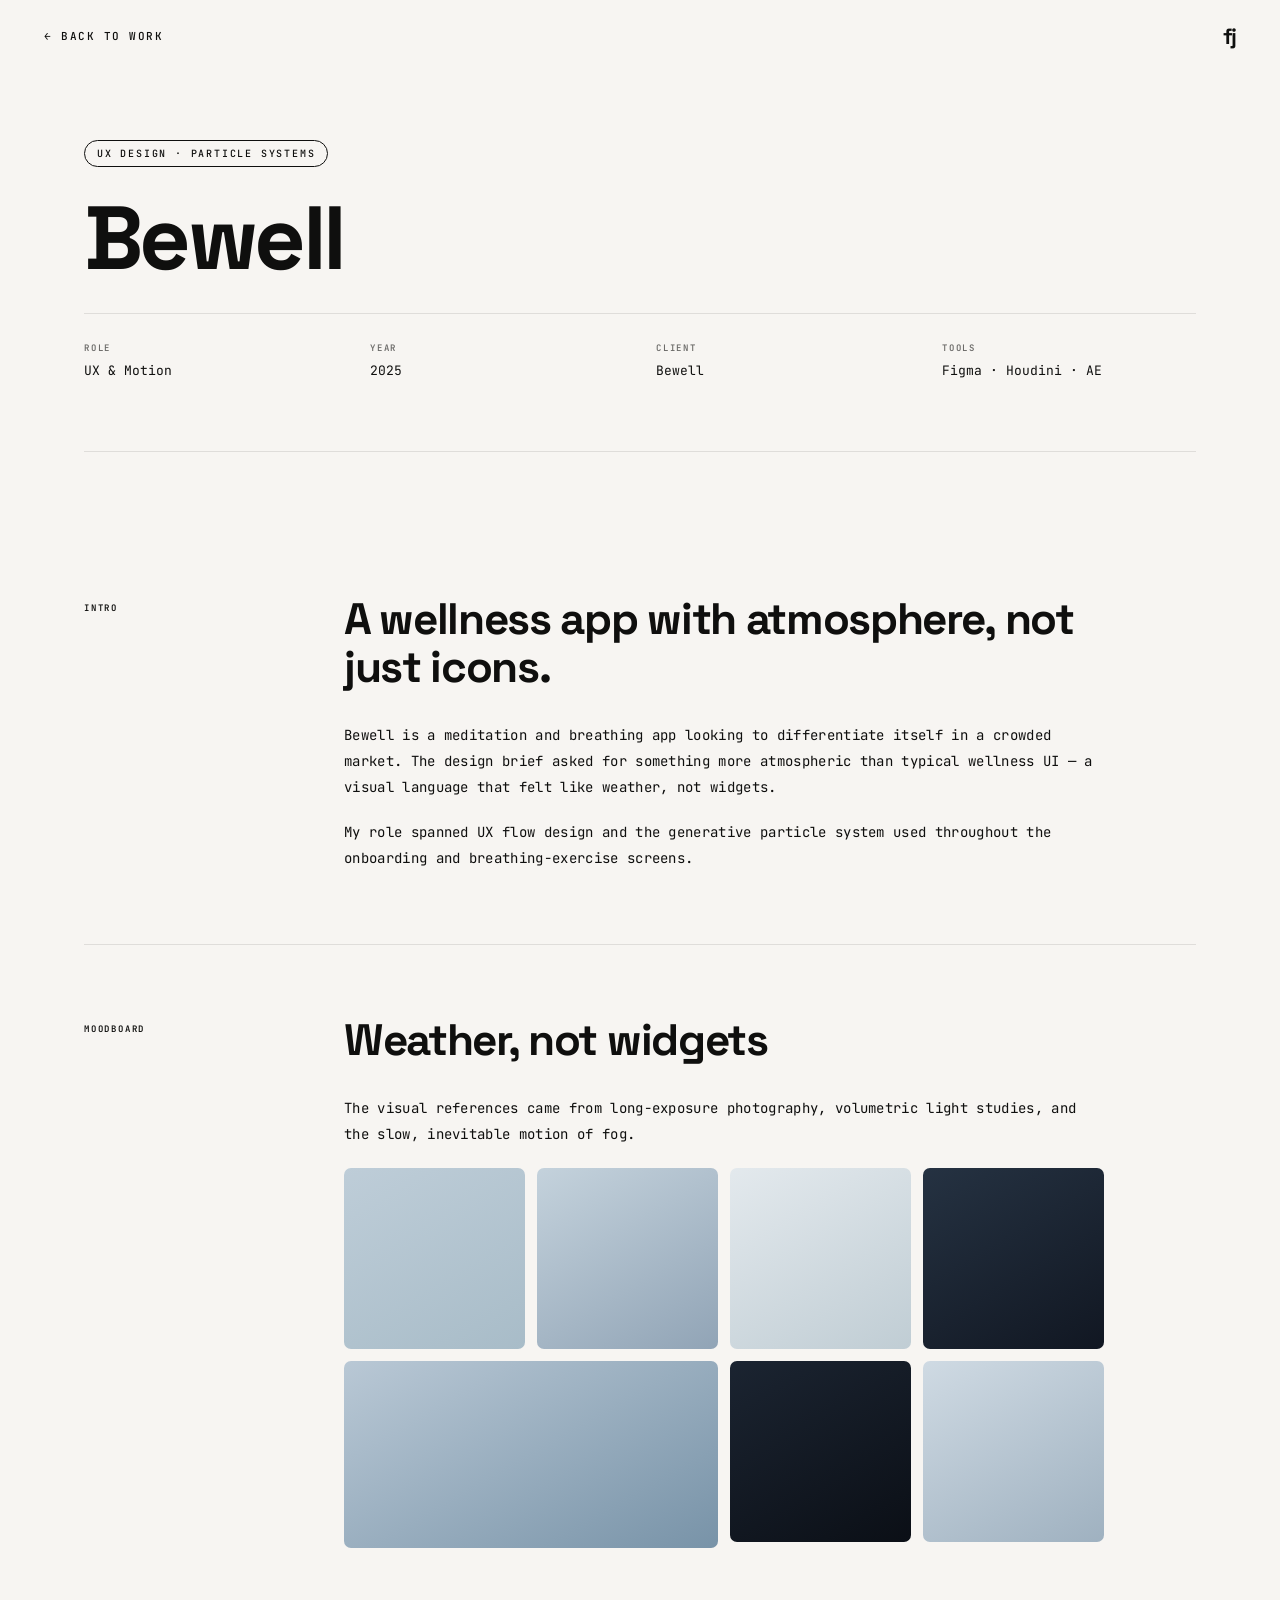
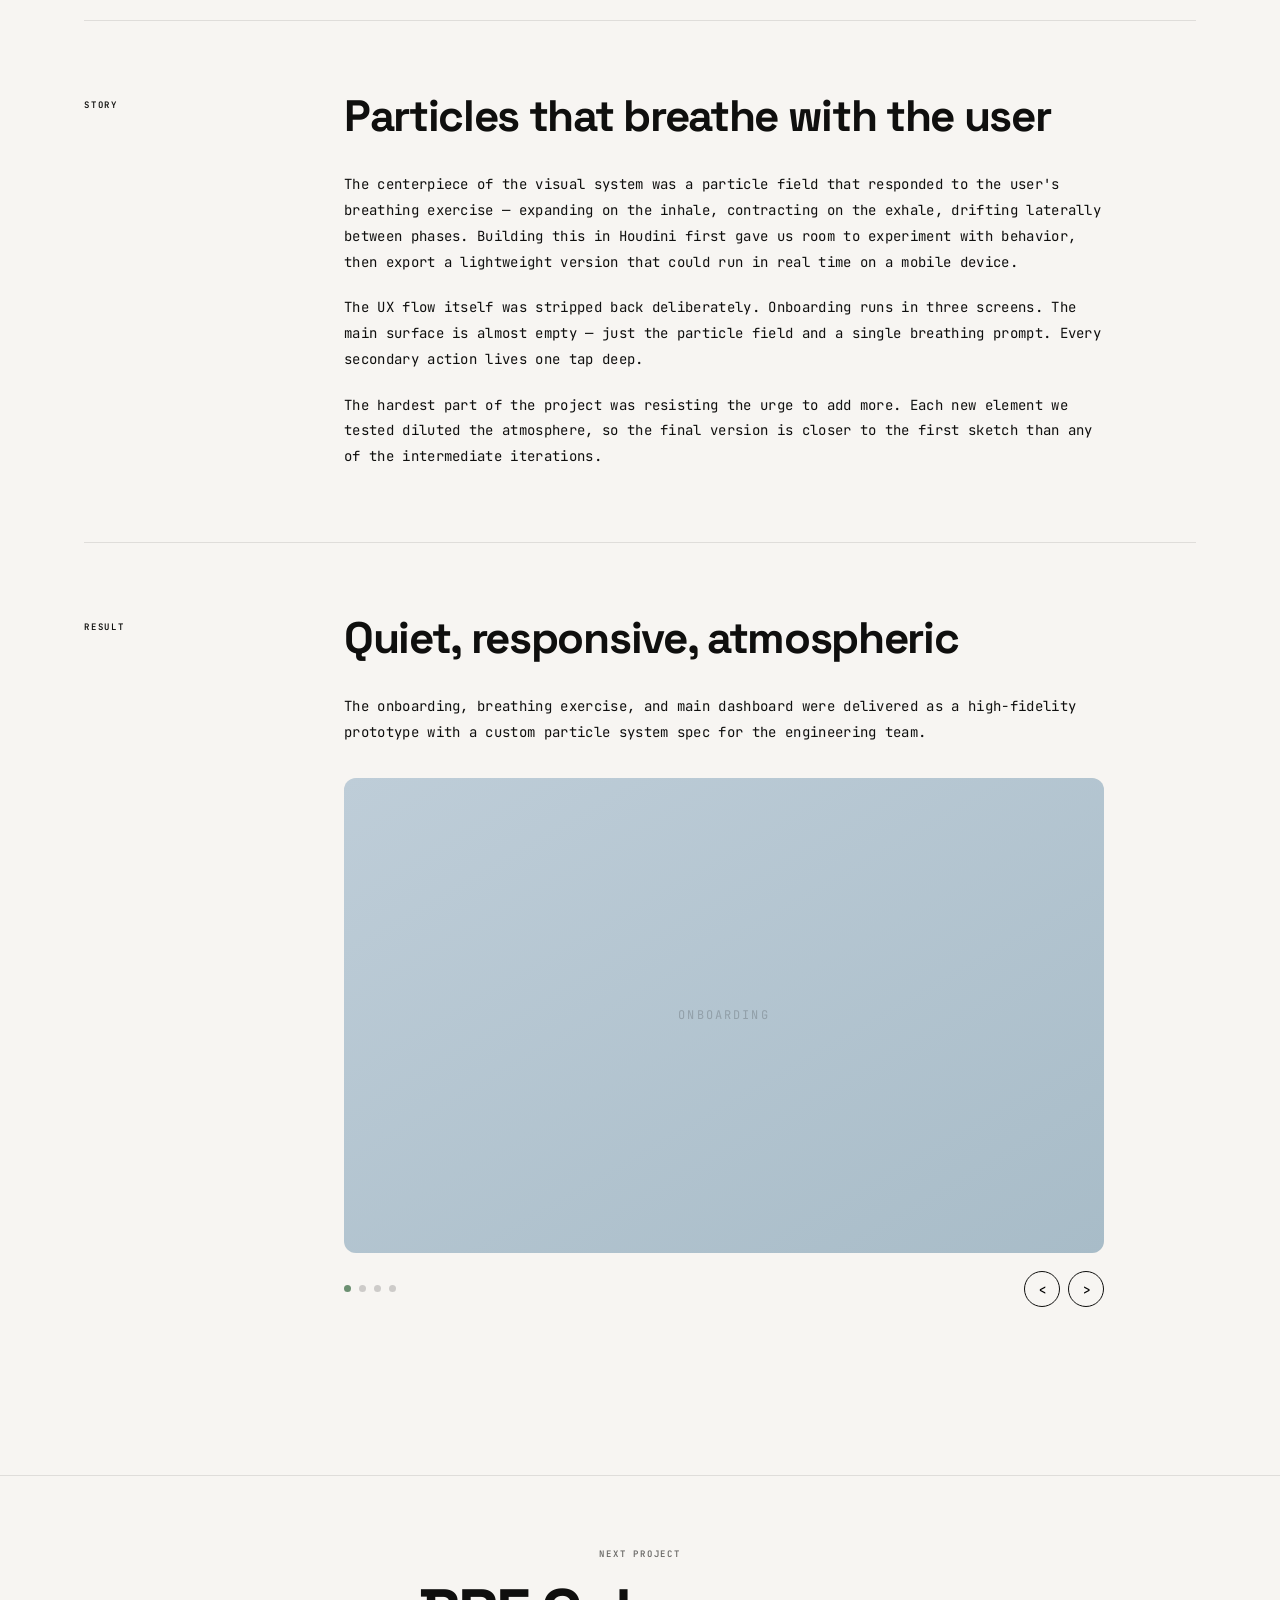
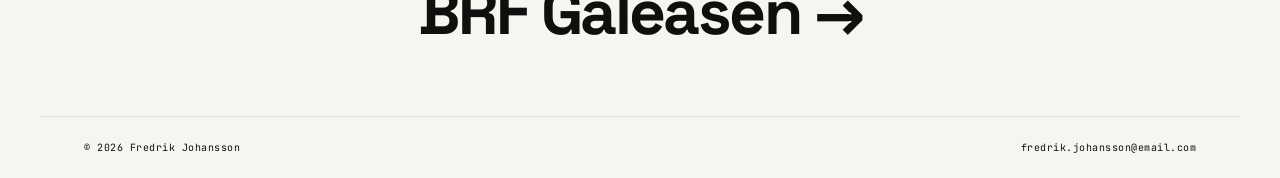
==== portfolio/projects/bewell/index.html @ 3780ff01 "Refactor code structure for improved readability and maintainability" ====
<!DOCTYPE html>
<html lang="en">
<head>
  <meta charset="UTF-8">
  <meta name="viewport" content="width=device-width, initial-scale=1.0">
  <title>Bewell — Fredrik Johansson</title>
  <meta name="description" content="UX design and particle systems case study for Bewell.">
  <meta property="og:title" content="Bewell — Fredrik Johansson">
  <meta property="og:description" content="UX design and particle systems case study for Bewell.">
  <meta property="og:type" content="website">
  <meta property="og:image" content="../../img/fredriksocial.png">
  <link rel="icon" type="image/svg+xml" href="../../favicon.svg">
  <link rel="preconnect" href="https://fonts.googleapis.com">
  <link rel="preconnect" href="https://fonts.gstatic.com" crossorigin>
  <link href="https://fonts.googleapis.com/css2?family=Space+Grotesk:wght@300;400;500;600;700&family=JetBrains+Mono:wght@400;500;600;700&display=swap" rel="stylesheet">
  <link rel="stylesheet" href="../../case.css">
  <style>body.dark{--bg:#141413;--text:#E8E6E1;--border:rgba(232,230,225,0.12);--accent:#8FB896}body{background:var(--bg,#F7F5F2);color:var(--text,#0F0F0E)}</style>
</head>
<body>

  <div class="case-progress" id="caseProgress" aria-hidden="true"></div>
  <div class="page-transition" id="pageTransition" aria-hidden="true" style="position:fixed;inset:0;background:var(--text);z-index:10000;pointer-events:none;opacity:0;transition:opacity .4s cubic-bezier(.25,.46,.45,.94)"></div>

  <div class="case-bar" id="caseBar">
    <a class="case-back" href="../../index.html">Back to work</a>
    <span class="case-wm">fj</span>
  </div>

  <div class="case-wrap">

    <header class="case-header">
      <span class="case-category">UX Design · Particle Systems</span>
      <h1 class="case-title">Bewell</h1>
      <div class="case-meta">
        <div class="case-meta-item"><span class="case-meta-label">Role</span><span class="case-meta-value">UX &amp; Motion</span></div>
        <div class="case-meta-item"><span class="case-meta-label">Year</span><span class="case-meta-value">2025</span></div>
        <div class="case-meta-item"><span class="case-meta-label">Client</span><span class="case-meta-value">Bewell</span></div>
        <div class="case-meta-item"><span class="case-meta-label">Tools</span><span class="case-meta-value">Figma · Houdini · AE</span></div>
      </div>
    </header>

    <section class="case-section">
      <div class="case-section-grid">
        <div class="case-section-label">Intro</div>
        <div class="case-section-body">
          <h2 class="case-section-heading">A wellness app with atmosphere, not just icons.</h2>
          <p>Bewell is a meditation and breathing app looking to differentiate itself in a crowded market. The design brief asked for something more atmospheric than typical wellness UI — a visual language that felt like weather, not widgets.</p>
          <p>My role spanned UX flow design and the generative particle system used throughout the onboarding and breathing-exercise screens.</p>
        </div>
      </div>
    </section>

    <section class="case-section">
      <div class="case-section-grid">
        <div class="case-section-label">Moodboard</div>
        <div class="case-section-body">
          <h2 class="case-section-heading">Weather, not widgets</h2>
          <p>The visual references came from long-exposure photography, volumetric light studies, and the slow, inevitable motion of fog.</p>
          <div class="moodboard">
            <div class="moodboard-item" style="background:linear-gradient(150deg,#becdd8,#a8bcc8)"></div>
            <div class="moodboard-item" style="background:linear-gradient(150deg,#c4d2dc,#91a4b6)"></div>
            <div class="moodboard-item" style="background:linear-gradient(150deg,#e3e9ed,#c0cdd4)"></div>
            <div class="moodboard-item" style="background:linear-gradient(150deg,#253242,#111722)"></div>
            <div class="moodboard-item wide" style="background:linear-gradient(150deg,#b9c8d5,#7893a8)"></div>
            <div class="moodboard-item" style="background:linear-gradient(150deg,#1b2431,#0b0f16)"></div>
            <div class="moodboard-item" style="background:linear-gradient(150deg,#cfdae3,#9fb1c0)"></div>
          </div>
        </div>
      </div>
    </section>

    <section class="case-section">
      <div class="case-section-grid">
        <div class="case-section-label">Story</div>
        <div class="case-section-body">
          <h2 class="case-section-heading">Particles that breathe with the user</h2>
          <p>The centerpiece of the visual system was a particle field that responded to the user's breathing exercise — expanding on the inhale, contracting on the exhale, drifting laterally between phases. Building this in Houdini first gave us room to experiment with behavior, then export a lightweight version that could run in real time on a mobile device.</p>
          <p>The UX flow itself was stripped back deliberately. Onboarding runs in three screens. The main surface is almost empty — just the particle field and a single breathing prompt. Every secondary action lives one tap deep.</p>
          <p>The hardest part of the project was resisting the urge to add more. Each new element we tested diluted the atmosphere, so the final version is closer to the first sketch than any of the intermediate iterations.</p>
        </div>
      </div>
    </section>

    <section class="case-section">
      <div class="case-section-grid">
        <div class="case-section-label">Result</div>
        <div class="case-section-body">
          <h2 class="case-section-heading">Quiet, responsive, atmospheric</h2>
          <p>The onboarding, breathing exercise, and main dashboard were delivered as a high-fidelity prototype with a custom particle system spec for the engineering team.</p>
          <div class="carousel" id="carousel">
            <div class="carousel-track">
              <div class="carousel-slides" id="carouselSlides">
                <div class="carousel-slide" style="background:linear-gradient(150deg,#becdd8,#a8bcc8)">Onboarding</div>
                <div class="carousel-slide" style="background:linear-gradient(150deg,#253242,#111722);color:rgba(255,255,255,0.3)">Breathing screen</div>
                <div class="carousel-slide" style="background:linear-gradient(150deg,#c4d2dc,#91a4b6)">Dashboard</div>
                <div class="carousel-slide" style="background:linear-gradient(150deg,#1b2431,#0b0f16);color:rgba(255,255,255,0.3)">Particle study</div>
              </div>
            </div>
            <div class="carousel-controls">
              <div class="carousel-dots" id="carouselDots"></div>
              <div class="carousel-nav">
                <button class="carousel-btn" id="carouselPrev" aria-label="Previous">‹</button>
                <button class="carousel-btn" id="carouselNext" aria-label="Next">›</button>
              </div>
            </div>
          </div>
        </div>
      </div>
    </section>

  </div>

  <footer class="case-footer">
    <div class="case-footer-label">Next project</div>
    <a class="case-footer-link" href="../brf-galeasen/index.html">BRF Galeasen</a>
  </footer>
  <div class="case-footer-bottom">
    <span>&copy; 2026 Fredrik Johansson</span>
    <span>fredrik.johansson@email.com</span>
  </div>

  <script src="../../case.js"></script>
</body>
</html>
---- portfolio/case.css ----
/* ============================================
   CASE.CSS — Shared case study page styles
   ============================================ */

:root {
  --bg: #F7F5F2;
  --text: #0F0F0E;
  --border: rgba(15, 15, 14, 0.1);
  --muted: rgba(15, 15, 14, 0.6);
  --accent: #6B8F71;
}
body.dark {
  --bg: #141413;
  --text: #E8E6E1;
  --border: rgba(232, 230, 225, 0.12);
  --muted: rgba(232, 230, 225, 0.5);
  --accent: #8FB896;
}

/* ── RESET ─── */
*, *::before, *::after { box-sizing: border-box; margin: 0; padding: 0; }
html { scroll-behavior: smooth; }
body {
  font-family: 'Space Grotesk', sans-serif;
  background: var(--bg);
  color: var(--text);
  -webkit-font-smoothing: antialiased;
  -moz-osx-font-smoothing: grayscale;
  overflow-x: hidden;
}
a { color: inherit; text-decoration: none; }
img { display: block; max-width: 100%; }

a:focus-visible, button:focus-visible {
  outline: 2px solid var(--text);
  outline-offset: 3px;
  border-radius: 2px;
}

/* ── CASE PROGRESS BAR ─── */
.case-progress {
  position: fixed; top: 0; left: 0;
  height: 2px; width: 0;
  background: var(--text);
  z-index: 9999;
  pointer-events: none;
  transition: width .08s linear;
}

/* ── BACK LINK BAR ─── */
.case-bar {
  position: fixed; top: 0; left: 0; right: 0;
  padding: 22px 44px;
  display: flex; justify-content: space-between; align-items: center;
  background: var(--bg);
  z-index: 100;
  border-bottom: 1px solid transparent;
  transition: border-color .3s ease;
}
.case-bar.scrolled { border-bottom-color: var(--border); }
.case-back {
  font-family: 'JetBrains Mono', monospace;
  font-size: 11px; font-weight: 500;
  letter-spacing: 0.14em; text-transform: uppercase;
}
.case-back::before { content: '← '; }
.case-back:hover { font-weight: 700; color: var(--accent); }
.case-wm {
  font-family: 'Space Grotesk', sans-serif;
  font-weight: 700; font-size: 22px;
  letter-spacing: -0.04em;
}

/* ── CASE WRAPPER ─── */
.case-wrap {
  max-width: 1200px;
  margin: 0 auto;
  padding: 140px 44px 0;
}

/* ── CASE HEADER ─── */
.case-header {
  padding-bottom: 72px;
  border-bottom: 1px solid var(--border);
  margin-bottom: 72px;
}
.case-category {
  display: inline-block;
  font-family: 'JetBrains Mono', monospace;
  font-size: 10px; font-weight: 500;
  letter-spacing: 0.18em; text-transform: uppercase;
  padding: 6px 12px;
  border: 1px solid var(--text);
  border-radius: 999px;
  margin-bottom: 28px;
}
.case-title {
  font-family: 'Space Grotesk', sans-serif;
  font-weight: 700;
  font-size: clamp(42px, 7vw, 96px);
  letter-spacing: -0.04em;
  line-height: 0.96;
  margin-bottom: 32px;
}
.case-meta {
  display: grid;
  grid-template-columns: repeat(4, 1fr);
  gap: 32px;
  padding-top: 28px;
  border-top: 1px solid var(--border);
}
.case-meta-item {
  display: flex; flex-direction: column; gap: 8px;
}
.case-meta-label {
  font-family: 'JetBrains Mono', monospace;
  font-size: 9px; font-weight: 600;
  letter-spacing: 0.2em; text-transform: uppercase;
  color: var(--muted);
}
.case-meta-value {
  font-family: 'JetBrains Mono', monospace;
  font-size: 13px; font-weight: 400;
  color: var(--text);
}

/* ── CASE SECTIONS ─── */
.case-section {
  padding: 72px 0;
  border-bottom: 1px solid var(--border);
}
.case-section:last-of-type { border-bottom: none; }

.case-section-grid {
  display: grid;
  grid-template-columns: 200px 1fr;
  gap: 60px;
  align-items: start;
}
.case-section-label {
  font-family: 'JetBrains Mono', monospace;
  font-size: 9px; font-weight: 600;
  letter-spacing: 0.2em; text-transform: uppercase;
  color: var(--text);
  padding-top: 6px;
}
.case-section-body {
  max-width: 760px;
}
.case-section-heading {
  font-family: 'Space Grotesk', sans-serif;
  font-weight: 700;
  font-size: clamp(28px, 3.6vw, 44px);
  letter-spacing: -0.03em;
  line-height: 1.08;
  margin-bottom: 32px;
}
.case-section-body p {
  font-family: 'JetBrains Mono', monospace;
  font-size: 14px; font-weight: 400;
  line-height: 1.84;
  color: var(--text);
  margin-bottom: 20px;
  letter-spacing: 0.04ch;
}
.case-section-body p:last-child { margin-bottom: 0; }

/* ── MOODBOARD ─── */
.moodboard {
  display: grid;
  grid-template-columns: repeat(4, 1fr);
  gap: 12px;
  margin-top: 16px;
}
.moodboard-item {
  border-radius: 7px;
  overflow: hidden;
  aspect-ratio: 1/1;
}
.moodboard-item.wide { grid-column: span 2; aspect-ratio: 2/1; }
.moodboard-item.tall { grid-row: span 2; aspect-ratio: 1/2; }
.moodboard-item img {
  width: 100%; height: 100%;
  object-fit: cover;
  display: block;
}

/* Three logo variants in a tight horizontal row */
.logo-trio {
  display: grid;
  grid-template-columns: repeat(3, 1fr);
  gap: 8px;
  margin-top: 32px;
}
.logo-trio img {
  width: 100%;
  aspect-ratio: 1/1;
  object-fit: cover;
  border-radius: 7px;
  border: 1px solid var(--border);
  display: block;
}
@media (max-width: 700px) {
  .logo-trio { grid-template-columns: repeat(3, 1fr); gap: 6px; }
}

/* ── CAROUSEL ─── */
.carousel {
  position: relative;
  margin-top: 32px;
}
.carousel-track {
  overflow: hidden;
  border-radius: 12px;
  background: #efece7;
  aspect-ratio: 16/10;
}
.carousel-slides {
  display: flex;
  width: 100%;
  height: 100%;
  transition: transform .6s cubic-bezier(.25,.46,.45,.94);
}
.carousel-slide {
  min-width: 100%;
  height: 100%;
  display: flex; align-items: center; justify-content: center;
  font-family: 'JetBrains Mono', monospace;
  font-size: 12px;
  color: rgba(15,15,14,0.2);
  text-transform: uppercase;
  letter-spacing: 0.18em;
  overflow: hidden;
}
.carousel-slide img {
  width: 100%; height: 100%;
  object-fit: cover;
  display: block;
}
.carousel-controls {
  display: flex; justify-content: space-between; align-items: center;
  margin-top: 18px;
}
.carousel-dots { display: flex; gap: 8px; }
.carousel-dot {
  width: 7px; height: 7px; border-radius: 50%;
  background: rgba(15,15,14,0.18);
  border: none; cursor: pointer;
  transition: background .2s;
}
.carousel-dot.active { background: var(--accent); }
.carousel-btn {
  background: none; border: 1px solid var(--text);
  width: 36px; height: 36px; border-radius: 50%;
  cursor: pointer;
  font-family: 'Space Grotesk', sans-serif;
  font-size: 16px; line-height: 1;
  display: flex; align-items: center; justify-content: center;
  transition: background .2s, color .2s;
}
.carousel-btn:hover { background: var(--accent); border-color: var(--accent); color: var(--bg); }
.carousel-nav { display: flex; gap: 8px; }

/* ── MOODBOARD COLLAGE ─── */
.moodboard-collage {
  display: grid;
  grid-template-columns: repeat(4, 1fr);
  grid-auto-rows: 120px;
  gap: 4px;
  margin-top: 24px;
  border-radius: 12px;
  overflow: hidden;
}
.mb-item { overflow: hidden; }
.mb-item img {
  width: 100%; height: 100%;
  object-fit: cover; display: block;
}
/* Top row */
.mb-a { grid-column: 1 / 2; grid-row: 1; }
.mb-b { grid-column: 2 / 3; grid-row: 1; }
.mb-c { grid-column: 3 / 5; grid-row: 1; }
/* Middle row — center spans 2 cols and 2 rows */
.mb-d { grid-column: 1 / 2; grid-row: 2 / 4; }
.mb-center { grid-column: 2 / 4; grid-row: 2 / 4; }
.mb-e { grid-column: 4 / 5; grid-row: 2 / 4; }
/* Bottom row */
.mb-f { grid-column: 1 / 3; grid-row: 4; }
.mb-g { grid-column: 3 / 5; grid-row: 4; }

@media (max-width: 700px) {
  .moodboard-collage {
    grid-template-columns: 1fr 1fr;
    grid-auto-rows: 100px;
  }
  .mb-a, .mb-b, .mb-c, .mb-d, .mb-e, .mb-f, .mb-g, .mb-center {
    grid-column: auto; grid-row: auto;
  }
  .mb-center { grid-column: 1 / -1; grid-row: auto / span 2; }
}

/* ── STORY VISUALS (logo + colors side by side) ─── */
.story-visuals {
  display: grid;
  grid-template-columns: 1fr 1fr;
  gap: 16px;
  margin-top: 32px;
  align-items: start;
}
.story-visuals img {
  width: 100%;
  border-radius: 8px;
  display: block;
}
.story-logos { grid-column: 1 / -1; }
.story-colors { grid-column: 1 / -1; }

@media (max-width: 700px) {
  .story-visuals { grid-template-columns: 1fr; }
}

/* ── ROLES DIAGRAM ─── */
.roles-diagram {
  margin-top: 48px;
  padding: 48px 40px;
  background: rgba(15, 15, 14, 0.03);
  border-radius: 12px;
}
body.dark .roles-diagram {
  background: rgba(232, 230, 225, 0.05);
}
.roles-row {
  display: grid;
  grid-template-columns: repeat(3, 1fr);
  gap: 40px;
  text-align: center;
  margin-bottom: 48px;
}
.role-col {
  display: flex;
  flex-direction: column;
  align-items: center;
  gap: 16px;
}
.role-title {
  font-family: 'Space Grotesk', sans-serif;
  font-weight: 700;
  font-size: 22px;
  letter-spacing: -0.02em;
  color: var(--text);
}
.role-flow {
  font-family: 'JetBrains Mono', monospace;
  font-size: 13px;
  font-weight: 400;
  color: var(--text);
  letter-spacing: 0.02em;
  line-height: 1.6;
}
.roles-common {
  text-align: center;
  padding-top: 40px;
  border-top: 1px solid var(--border);
  display: flex;
  flex-direction: column;
  align-items: center;
  gap: 16px;
}
.roles-common .role-title {
  font-size: 24px;
}

@media (max-width: 700px) {
  .roles-diagram { padding: 32px 20px; }
  .roles-row { grid-template-columns: 1fr; gap: 32px; }
  .roles-common { padding-top: 32px; }
}

/* ── CASE FOOTER ─── */
.case-footer {
  margin-top: 96px;
  padding: 72px 44px;
  border-top: 1px solid var(--border);
  text-align: center;
}
.case-footer-label {
  font-family: 'JetBrains Mono', monospace;
  font-size: 9px; font-weight: 600;
  letter-spacing: 0.2em; text-transform: uppercase;
  color: var(--muted);
  margin-bottom: 20px;
}
.case-footer-link {
  font-family: 'Space Grotesk', sans-serif;
  font-weight: 700;
  font-size: clamp(36px, 5vw, 64px);
  letter-spacing: -0.04em;
  line-height: 1;
  display: inline-block;
  transition: opacity .2s;
}
.case-footer-link:hover { color: var(--accent); }
.case-footer-link::after { content: ' →'; }
.case-footer-bottom {
  max-width: 1200px;
  margin: 0 auto;
  padding: 24px 44px;
  display: flex; justify-content: space-between; align-items: center;
  border-top: 1px solid var(--border);
}
.case-footer-bottom span {
  font-family: 'JetBrains Mono', monospace;
  font-size: 10px; letter-spacing: 0.05em;
}

/* ── MOBILE ≤700px ─── */
@media (max-width: 700px) {
  .case-bar { padding: 16px 20px; }
  .case-wrap { padding: 110px 20px 0; }
  .case-header { padding-bottom: 48px; margin-bottom: 48px; }
  .case-meta { grid-template-columns: 1fr 1fr; gap: 20px; }
  .case-section { padding: 48px 0; }
  .case-section-grid { grid-template-columns: 1fr; gap: 24px; }
  .case-section-label { padding-top: 0; }
  .moodboard { grid-template-columns: repeat(2, 1fr); }
  .moodboard-item.wide { grid-column: span 2; }
  .moodboard-item.tall { grid-row: auto; aspect-ratio: 1/1; }
  .case-footer { padding: 48px 20px; margin-top: 48px; }
  .case-footer-bottom { padding: 20px; flex-direction: column; gap: 8px; }
}

@media (prefers-reduced-motion: reduce) {
  *, *::before, *::after {
    animation-duration: 0.01ms !important;
    transition-duration: 0.01ms !important;
  }
}
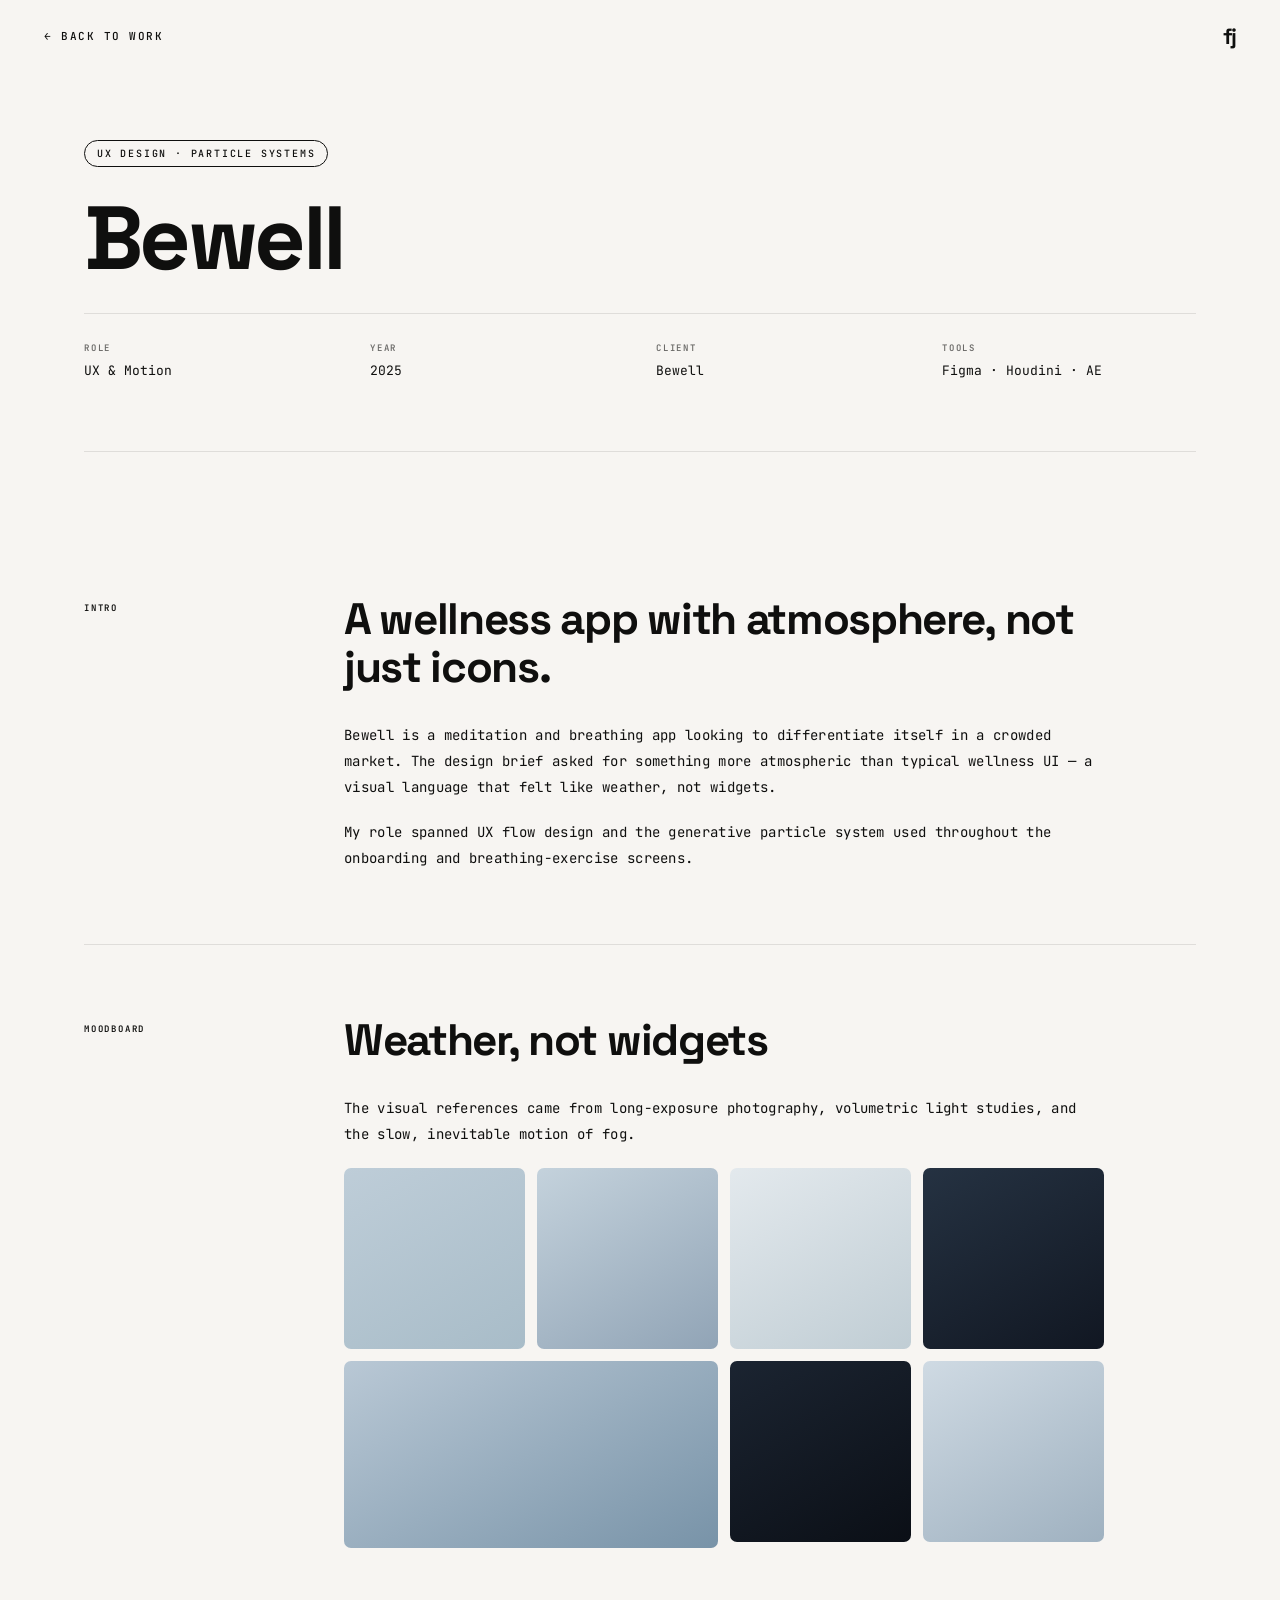
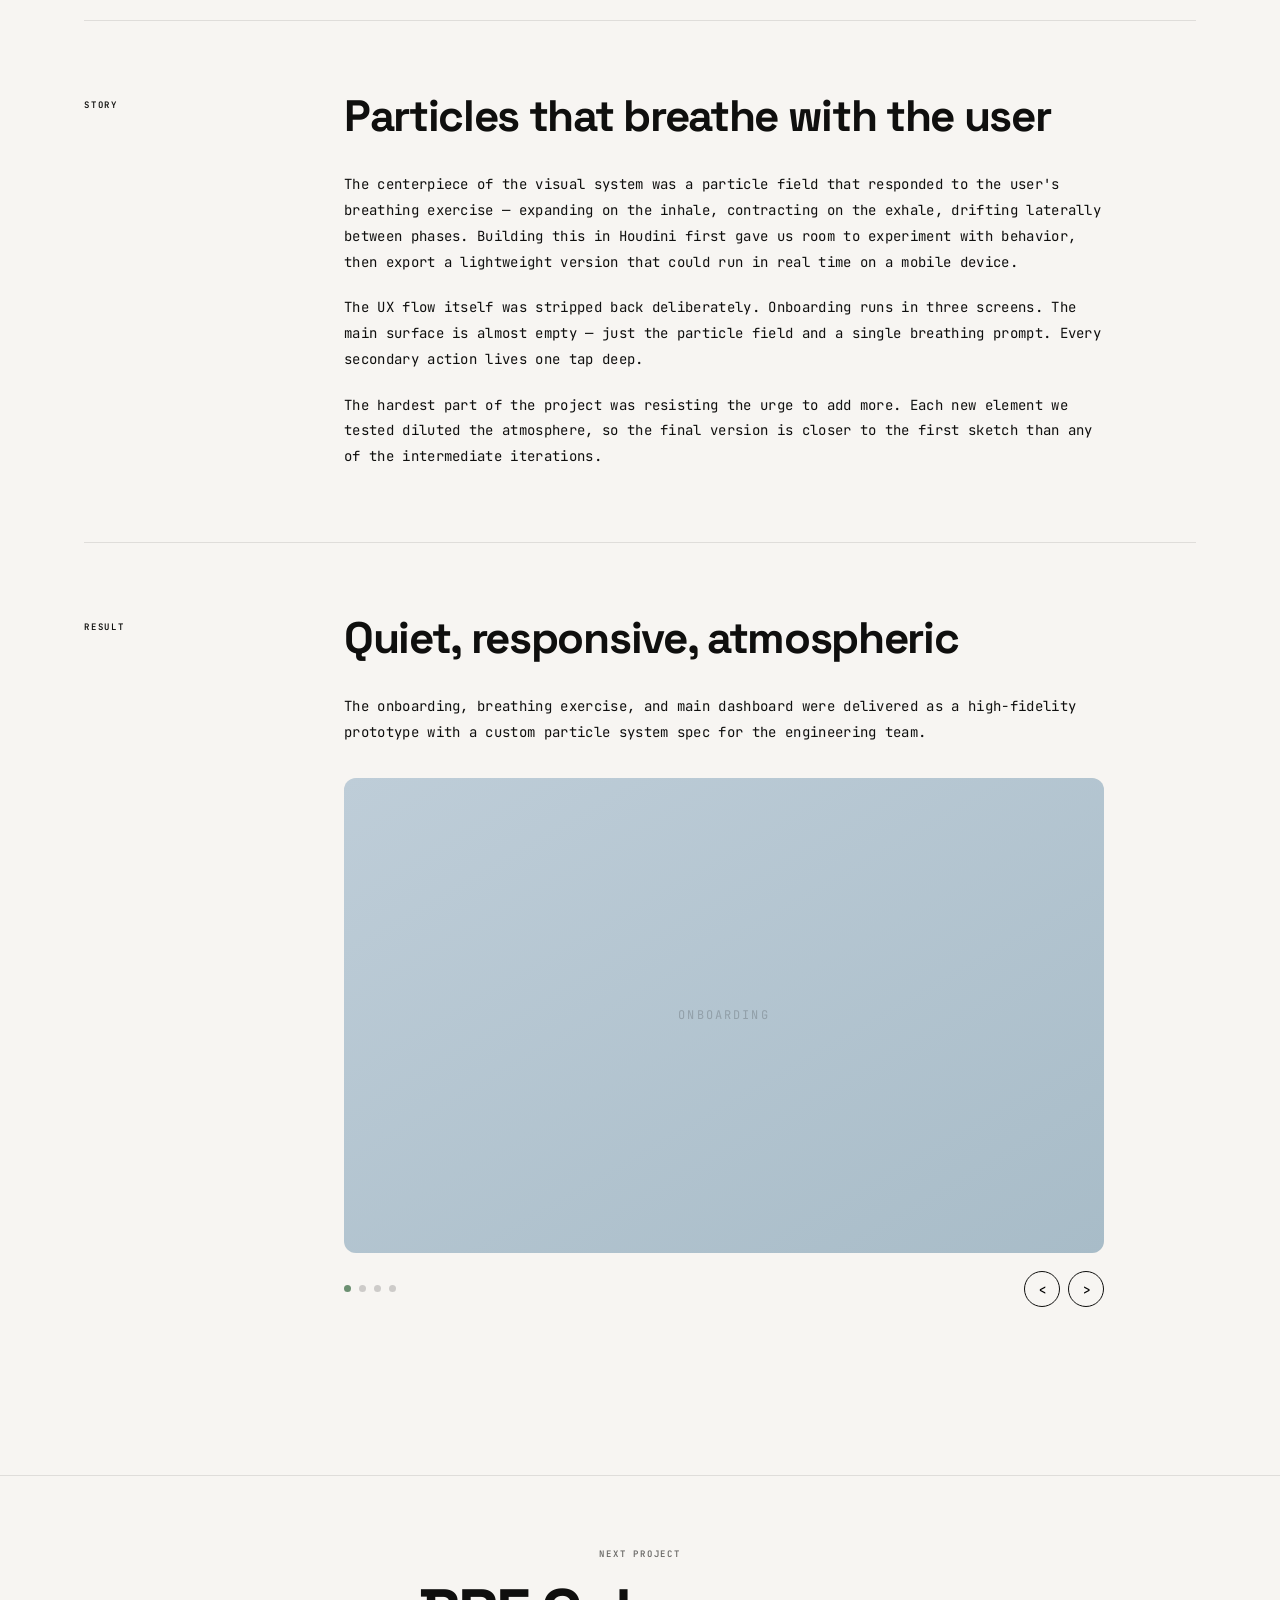
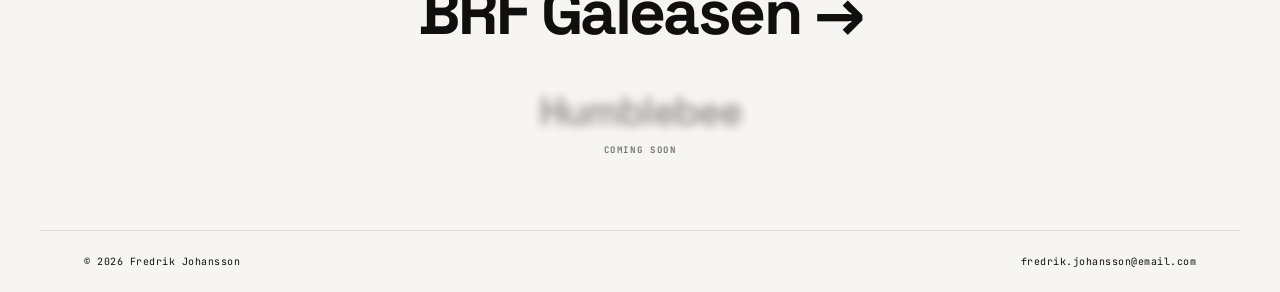
==== commit d49a4b28: "Add "Coming soon" teaser for Humblebee project in multiple pages" ====
--- a/portfolio/projects/bewell/index.html
+++ b/portfolio/projects/bewell/index.html
@@ -113,6 +113,10 @@
   <footer class="case-footer">
     <div class="case-footer-label">Next project</div>
     <a class="case-footer-link" href="../brf-galeasen/index.html">BRF Galeasen</a>
+    <div class="case-footer-soon">
+      <div class="case-footer-soon-title">Humblebee</div>
+      <div class="case-footer-soon-badge">Coming soon</div>
+    </div>
   </footer>
   <div class="case-footer-bottom">
     <span>&copy; 2026 Fredrik Johansson</span>
--- a/portfolio/case.css
+++ b/portfolio/case.css
@@ -401,6 +401,32 @@
 }
 .case-footer-link:hover { color: var(--accent); }
 .case-footer-link::after { content: ' →'; }
+
+/* Coming soon teaser */
+.case-footer-soon {
+  margin-top: 48px;
+  text-align: center;
+}
+.case-footer-soon-title {
+  font-family: 'Space Grotesk', sans-serif;
+  font-weight: 700;
+  font-size: clamp(24px, 3.5vw, 40px);
+  letter-spacing: -0.04em;
+  line-height: 1;
+  color: var(--text);
+  filter: blur(5px);
+  opacity: 0.4;
+  user-select: none;
+}
+.case-footer-soon-badge {
+  display: inline-block;
+  font-family: 'JetBrains Mono', monospace;
+  font-size: 9px; font-weight: 600;
+  letter-spacing: 0.18em; text-transform: uppercase;
+  color: var(--muted);
+  margin-top: 12px;
+}
+
 .case-footer-bottom {
   max-width: 1200px;
   margin: 0 auto;
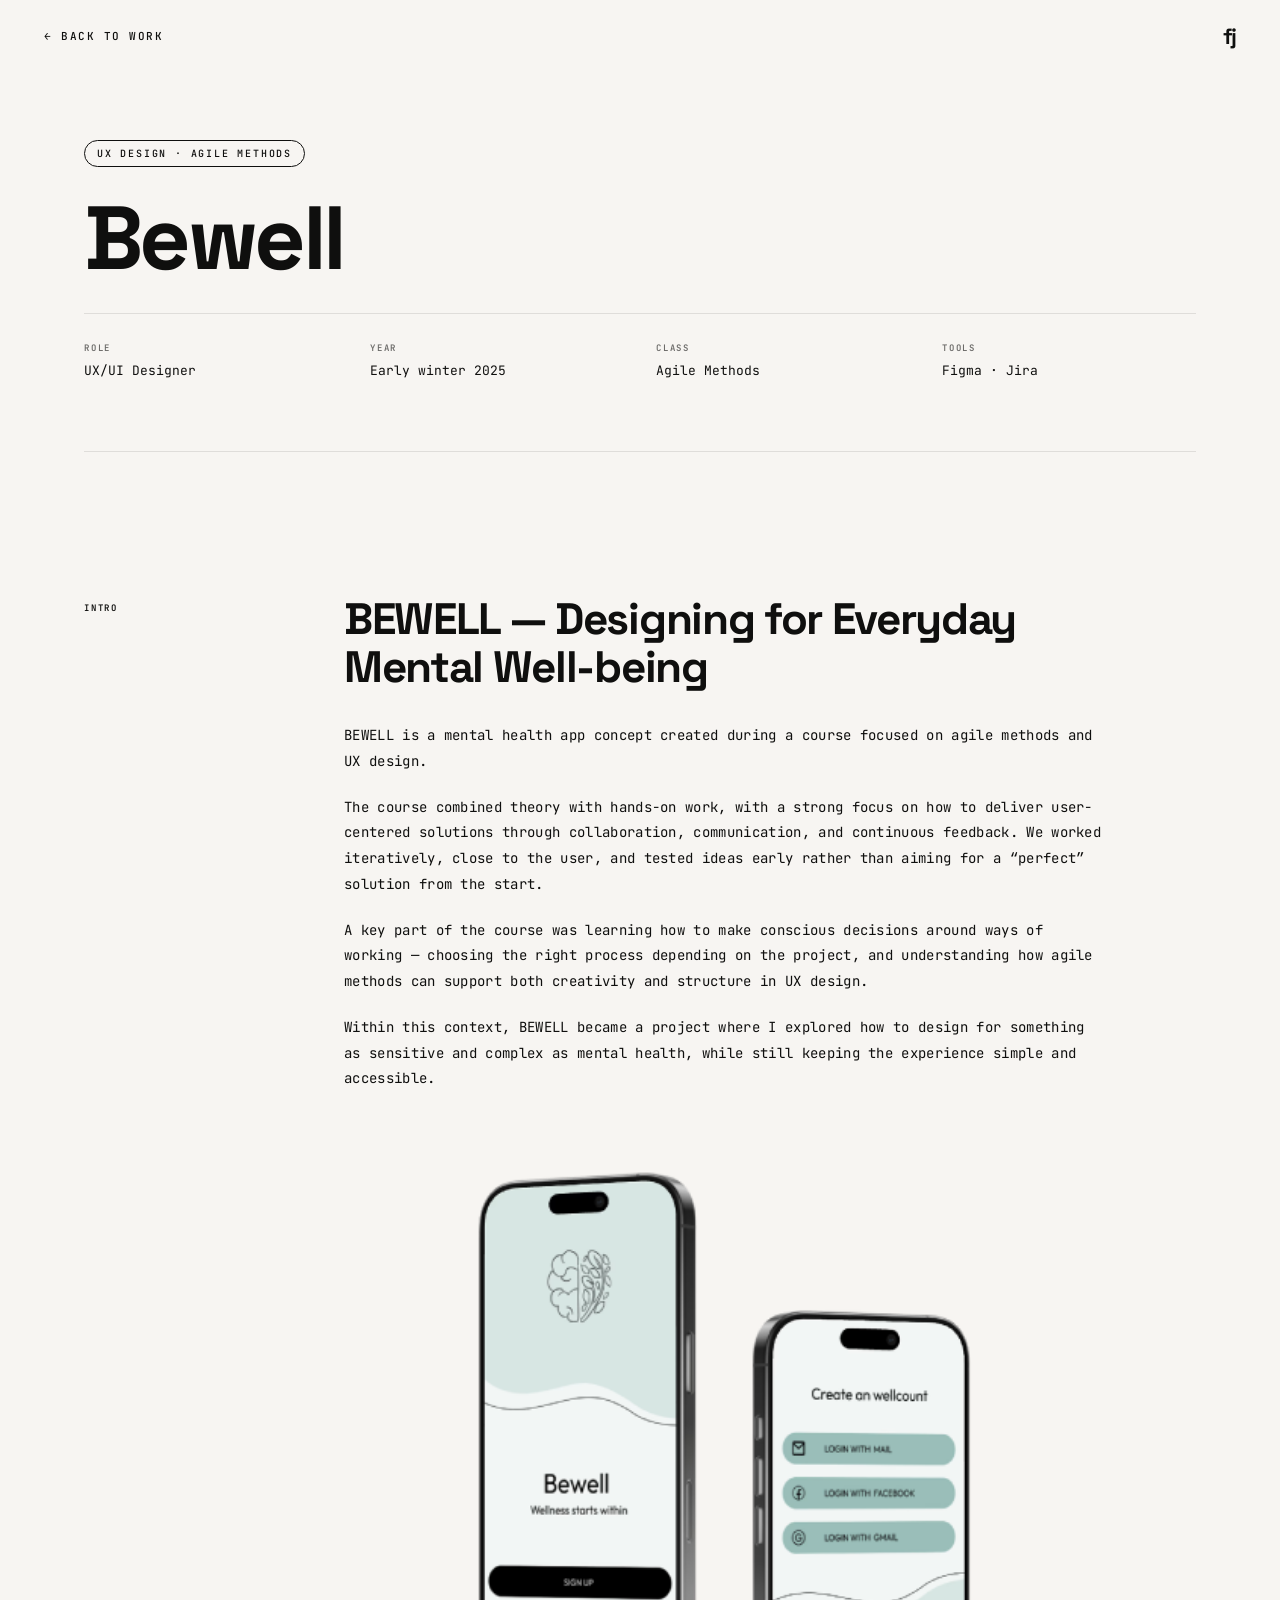
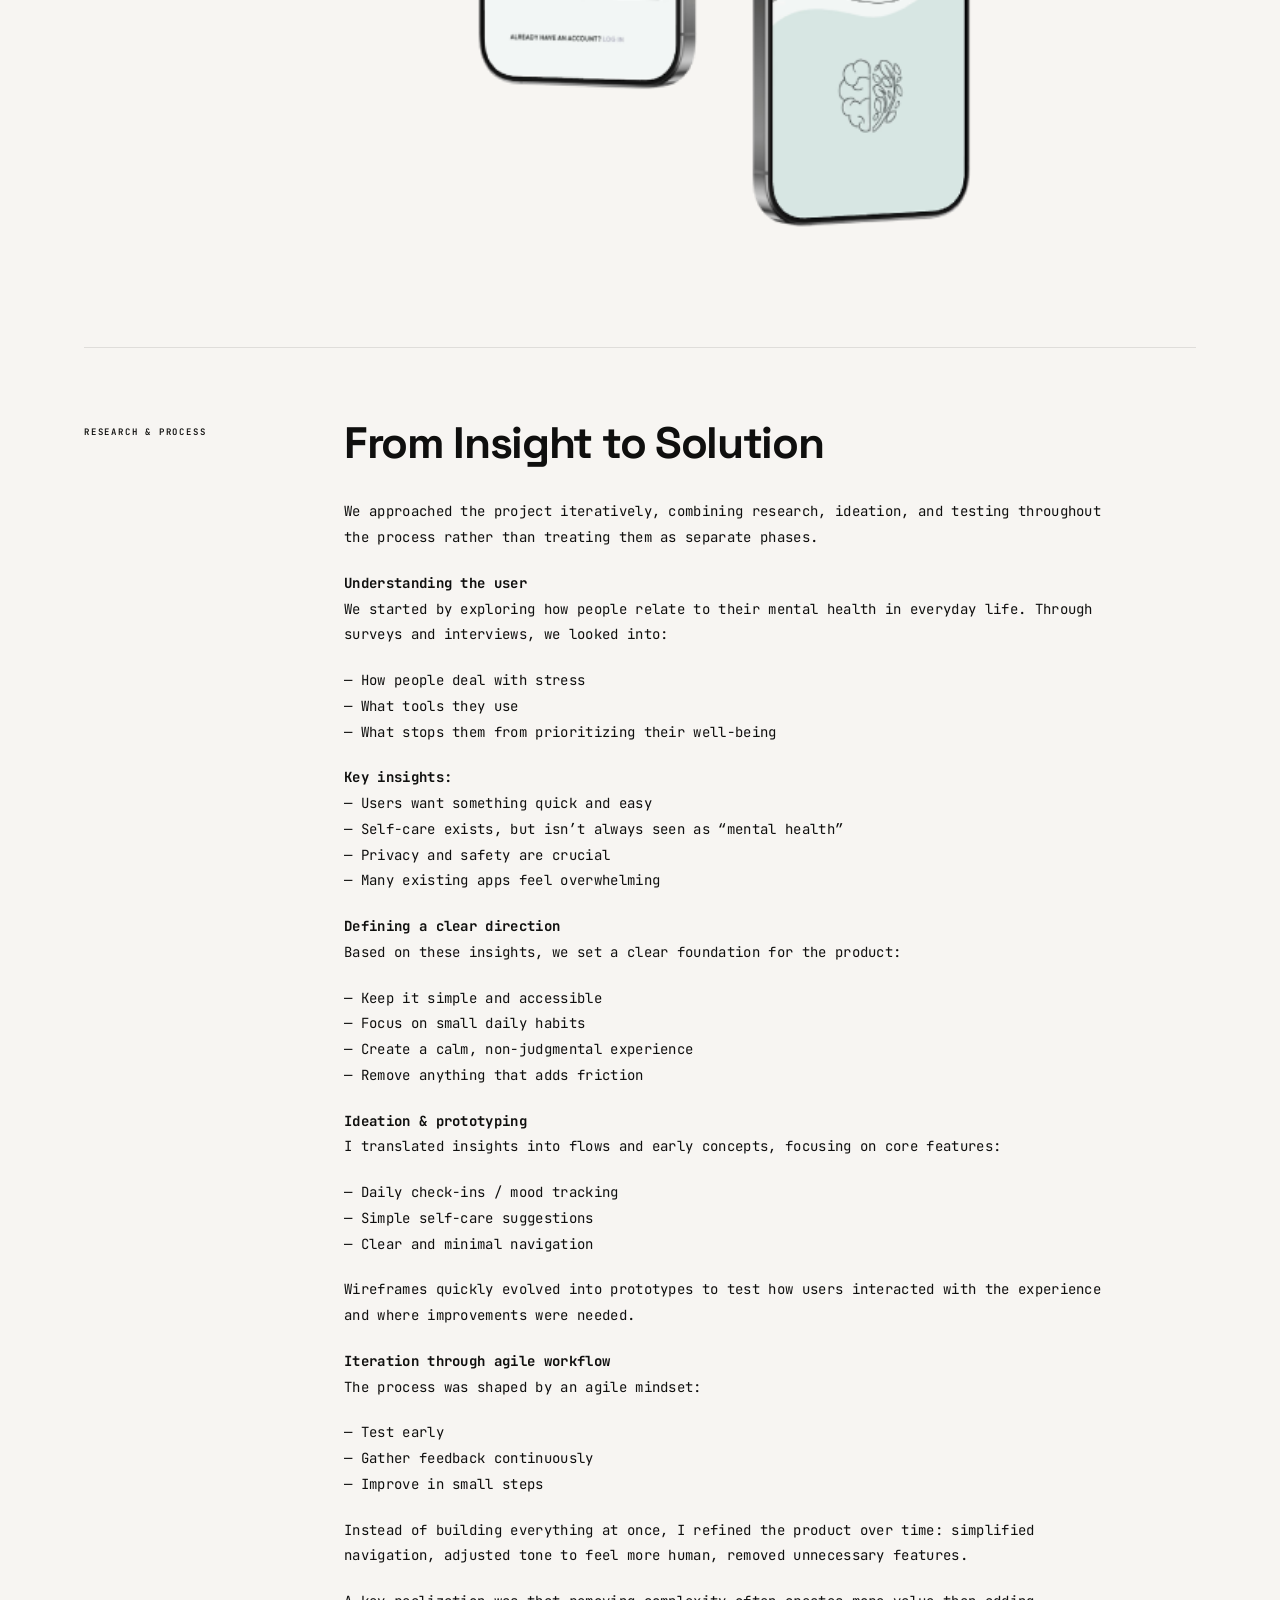
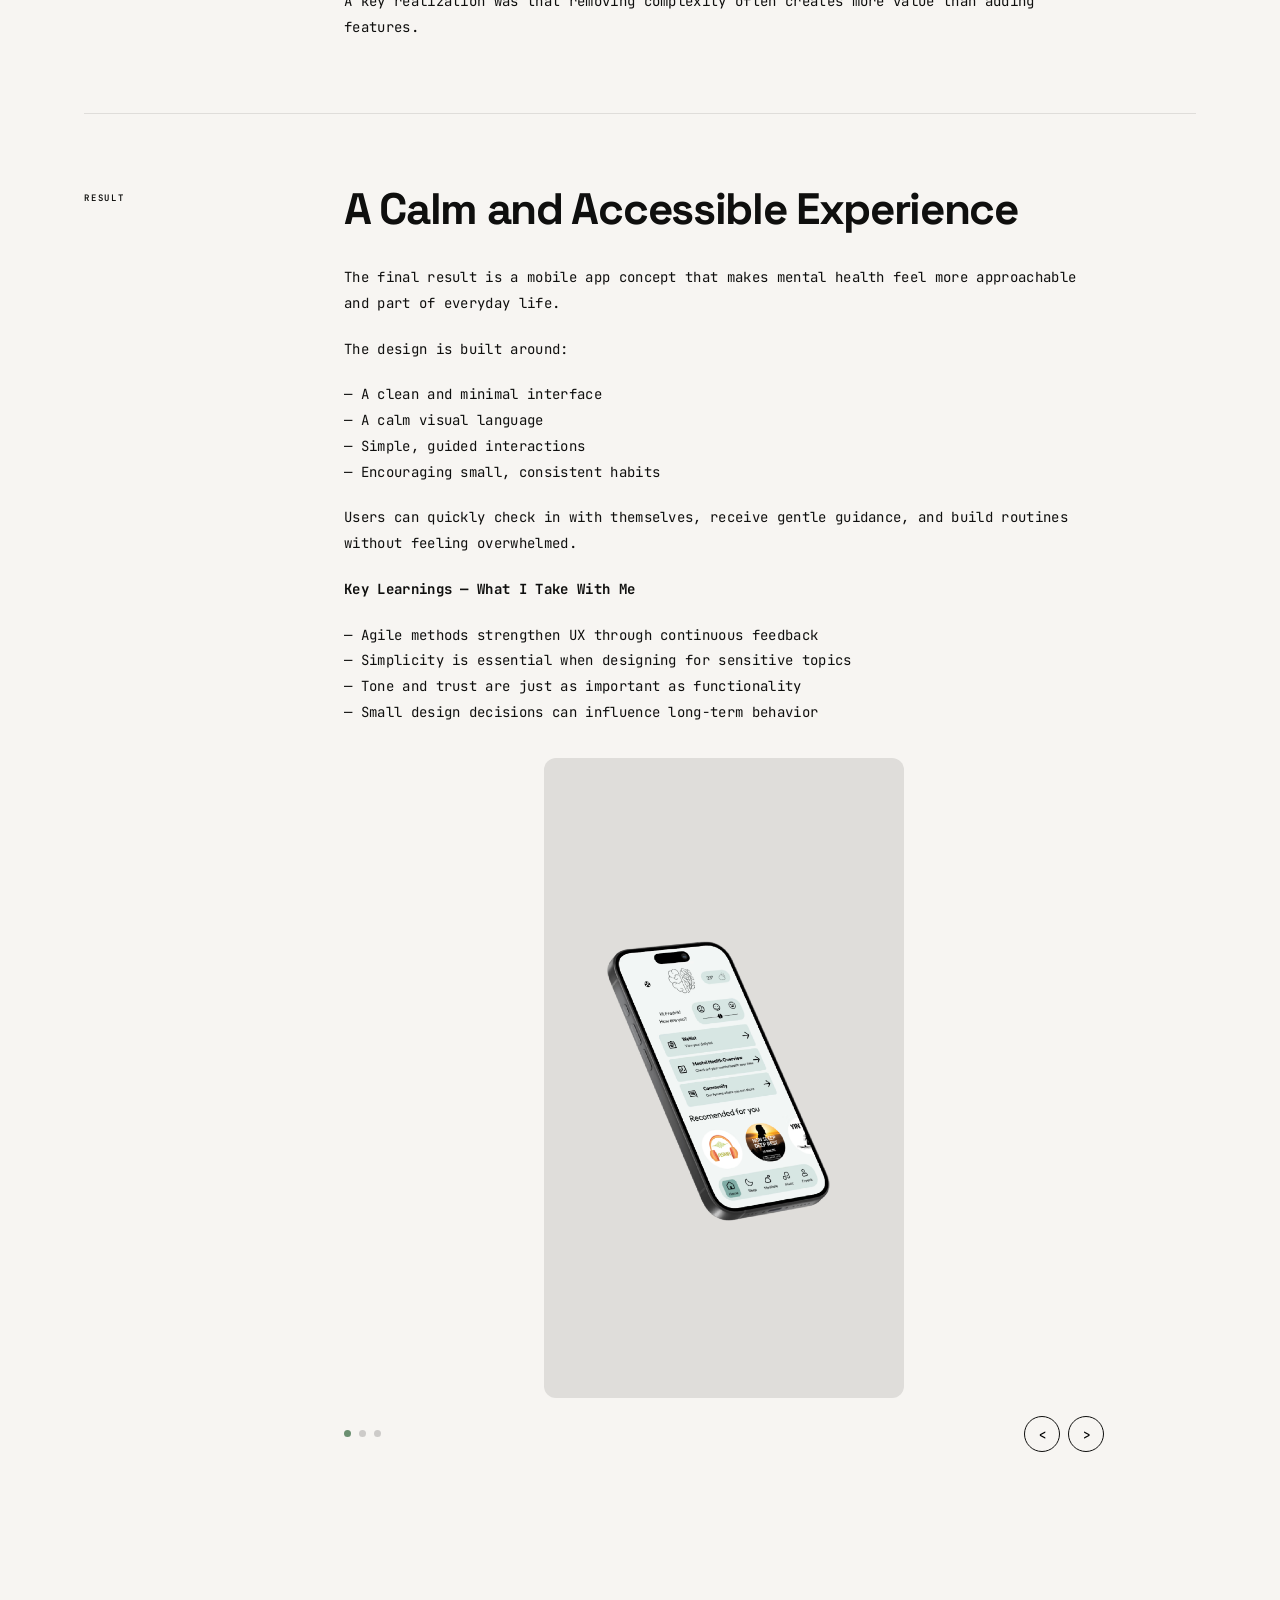
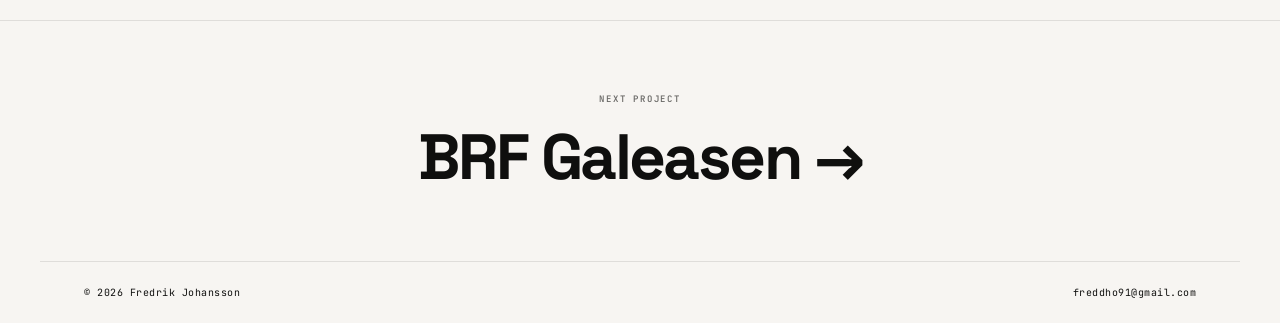
==== commit 18cdfee4: "Refactor code structure for improved readability and maintainability" ====
--- a/portfolio/projects/bewell/index.html
+++ b/portfolio/projects/bewell/index.html
@@ -4,9 +4,9 @@
   <meta charset="UTF-8">
   <meta name="viewport" content="width=device-width, initial-scale=1.0">
   <title>Bewell — Fredrik Johansson</title>
-  <meta name="description" content="UX design and particle systems case study for Bewell.">
+  <meta name="description" content="UX design case study for Bewell — a mental health app concept.">
   <meta property="og:title" content="Bewell — Fredrik Johansson">
-  <meta property="og:description" content="UX design and particle systems case study for Bewell.">
+  <meta property="og:description" content="UX design case study for Bewell — a mental health app concept.">
   <meta property="og:type" content="website">
   <meta property="og:image" content="../../img/fredriksocial.png">
   <link rel="icon" type="image/svg+xml" href="../../favicon.svg">
@@ -29,78 +29,86 @@
   <div class="case-wrap">
 
     <header class="case-header">
-      <span class="case-category">UX Design · Particle Systems</span>
+      <span class="case-category">UX Design · Agile Methods</span>
       <h1 class="case-title">Bewell</h1>
       <div class="case-meta">
-        <div class="case-meta-item"><span class="case-meta-label">Role</span><span class="case-meta-value">UX &amp; Motion</span></div>
-        <div class="case-meta-item"><span class="case-meta-label">Year</span><span class="case-meta-value">2025</span></div>
-        <div class="case-meta-item"><span class="case-meta-label">Client</span><span class="case-meta-value">Bewell</span></div>
-        <div class="case-meta-item"><span class="case-meta-label">Tools</span><span class="case-meta-value">Figma · Houdini · AE</span></div>
+        <div class="case-meta-item"><span class="case-meta-label">Role</span><span class="case-meta-value">UX/UI Designer</span></div>
+        <div class="case-meta-item"><span class="case-meta-label">Year</span><span class="case-meta-value">Early winter 2025</span></div>
+        <div class="case-meta-item"><span class="case-meta-label">Class</span><span class="case-meta-value">Agile Methods</span></div>
+        <div class="case-meta-item"><span class="case-meta-label">Tools</span><span class="case-meta-value">Figma · Jira</span></div>
       </div>
     </header>
 
+    <!-- Intro -->
     <section class="case-section">
       <div class="case-section-grid">
         <div class="case-section-label">Intro</div>
         <div class="case-section-body">
-          <h2 class="case-section-heading">A wellness app with atmosphere, not just icons.</h2>
-          <p>Bewell is a meditation and breathing app looking to differentiate itself in a crowded market. The design brief asked for something more atmospheric than typical wellness UI — a visual language that felt like weather, not widgets.</p>
-          <p>My role spanned UX flow design and the generative particle system used throughout the onboarding and breathing-exercise screens.</p>
+          <h2 class="case-section-heading">BEWELL &mdash; Designing for Everyday Mental Well-being</h2>
+          <p>BEWELL is a mental health app concept created during a course focused on agile methods and UX design.</p>
+          <p>The course combined theory with hands-on work, with a strong focus on how to deliver user-centered solutions through collaboration, communication, and continuous feedback. We worked iteratively, close to the user, and tested ideas early rather than aiming for a &ldquo;perfect&rdquo; solution from the start.</p>
+          <p>A key part of the course was learning how to make conscious decisions around ways of working &mdash; choosing the right process depending on the project, and understanding how agile methods can support both creativity and structure in UX design.</p>
+          <p>Within this context, BEWELL became a project where I explored how to design for something as sensitive and complex as mental health, while still keeping the experience simple and accessible.</p>
+          <img src="../../img/Bewelllogin.png" alt="Bewell login screen" loading="lazy" style="margin-top:32px;border-radius:12px;width:100%">
         </div>
       </div>
     </section>
 
+    <!-- Research & Process -->
     <section class="case-section">
       <div class="case-section-grid">
-        <div class="case-section-label">Moodboard</div>
+        <div class="case-section-label">Research &amp; Process</div>
         <div class="case-section-body">
-          <h2 class="case-section-heading">Weather, not widgets</h2>
-          <p>The visual references came from long-exposure photography, volumetric light studies, and the slow, inevitable motion of fog.</p>
-          <div class="moodboard">
-            <div class="moodboard-item" style="background:linear-gradient(150deg,#becdd8,#a8bcc8)"></div>
-            <div class="moodboard-item" style="background:linear-gradient(150deg,#c4d2dc,#91a4b6)"></div>
-            <div class="moodboard-item" style="background:linear-gradient(150deg,#e3e9ed,#c0cdd4)"></div>
-            <div class="moodboard-item" style="background:linear-gradient(150deg,#253242,#111722)"></div>
-            <div class="moodboard-item wide" style="background:linear-gradient(150deg,#b9c8d5,#7893a8)"></div>
-            <div class="moodboard-item" style="background:linear-gradient(150deg,#1b2431,#0b0f16)"></div>
-            <div class="moodboard-item" style="background:linear-gradient(150deg,#cfdae3,#9fb1c0)"></div>
-          </div>
+          <h2 class="case-section-heading">From Insight to Solution</h2>
+          <p>We approached the project iteratively, combining research, ideation, and testing throughout the process rather than treating them as separate phases.</p>
+
+          <p><strong>Understanding the user</strong><br>We started by exploring how people relate to their mental health in everyday life. Through surveys and interviews, we looked into:</p>
+          <p>&mdash; How people deal with stress<br>&mdash; What tools they use<br>&mdash; What stops them from prioritizing their well-being</p>
+
+          <p><strong>Key insights:</strong><br>&mdash; Users want something quick and easy<br>&mdash; Self-care exists, but isn&rsquo;t always seen as &ldquo;mental health&rdquo;<br>&mdash; Privacy and safety are crucial<br>&mdash; Many existing apps feel overwhelming</p>
+
+          <p><strong>Defining a clear direction</strong><br>Based on these insights, we set a clear foundation for the product:</p>
+          <p>&mdash; Keep it simple and accessible<br>&mdash; Focus on small daily habits<br>&mdash; Create a calm, non-judgmental experience<br>&mdash; Remove anything that adds friction</p>
+
+          <p><strong>Ideation &amp; prototyping</strong><br>I translated insights into flows and early concepts, focusing on core features:</p>
+          <p>&mdash; Daily check-ins / mood tracking<br>&mdash; Simple self-care suggestions<br>&mdash; Clear and minimal navigation</p>
+          <p>Wireframes quickly evolved into prototypes to test how users interacted with the experience and where improvements were needed.</p>
+
+          <p><strong>Iteration through agile workflow</strong><br>The process was shaped by an agile mindset:</p>
+          <p>&mdash; Test early<br>&mdash; Gather feedback continuously<br>&mdash; Improve in small steps</p>
+          <p>Instead of building everything at once, I refined the product over time: simplified navigation, adjusted tone to feel more human, removed unnecessary features.</p>
+          <p>A key realization was that removing complexity often creates more value than adding features.</p>
         </div>
       </div>
     </section>
 
-    <section class="case-section">
-      <div class="case-section-grid">
-        <div class="case-section-label">Story</div>
-        <div class="case-section-body">
-          <h2 class="case-section-heading">Particles that breathe with the user</h2>
-          <p>The centerpiece of the visual system was a particle field that responded to the user's breathing exercise — expanding on the inhale, contracting on the exhale, drifting laterally between phases. Building this in Houdini first gave us room to experiment with behavior, then export a lightweight version that could run in real time on a mobile device.</p>
-          <p>The UX flow itself was stripped back deliberately. Onboarding runs in three screens. The main surface is almost empty — just the particle field and a single breathing prompt. Every secondary action lives one tap deep.</p>
-          <p>The hardest part of the project was resisting the urge to add more. Each new element we tested diluted the atmosphere, so the final version is closer to the first sketch than any of the intermediate iterations.</p>
-        </div>
-      </div>
-    </section>
-
+    <!-- Result -->
     <section class="case-section">
       <div class="case-section-grid">
         <div class="case-section-label">Result</div>
         <div class="case-section-body">
-          <h2 class="case-section-heading">Quiet, responsive, atmospheric</h2>
-          <p>The onboarding, breathing exercise, and main dashboard were delivered as a high-fidelity prototype with a custom particle system spec for the engineering team.</p>
+          <h2 class="case-section-heading">A Calm and Accessible Experience</h2>
+          <p>The final result is a mobile app concept that makes mental health feel more approachable and part of everyday life.</p>
+          <p>The design is built around:</p>
+          <p>&mdash; A clean and minimal interface<br>&mdash; A calm visual language<br>&mdash; Simple, guided interactions<br>&mdash; Encouraging small, consistent habits</p>
+          <p>Users can quickly check in with themselves, receive gentle guidance, and build routines without feeling overwhelmed.</p>
+
+          <p><strong>Key Learnings &mdash; What I Take With Me</strong></p>
+          <p>&mdash; Agile methods strengthen UX through continuous feedback<br>&mdash; Simplicity is essential when designing for sensitive topics<br>&mdash; Tone and trust are just as important as functionality<br>&mdash; Small design decisions can influence long-term behavior</p>
+
           <div class="carousel" id="carousel">
-            <div class="carousel-track">
+            <div class="carousel-track" style="aspect-ratio:9/16;max-width:360px;margin:0 auto;background:var(--border)">
               <div class="carousel-slides" id="carouselSlides">
-                <div class="carousel-slide" style="background:linear-gradient(150deg,#becdd8,#a8bcc8)">Onboarding</div>
-                <div class="carousel-slide" style="background:linear-gradient(150deg,#253242,#111722);color:rgba(255,255,255,0.3)">Breathing screen</div>
-                <div class="carousel-slide" style="background:linear-gradient(150deg,#c4d2dc,#91a4b6)">Dashboard</div>
-                <div class="carousel-slide" style="background:linear-gradient(150deg,#1b2431,#0b0f16);color:rgba(255,255,255,0.3)">Particle study</div>
+                <div class="carousel-slide"><img src="../../img/bewellhome.png" alt="Bewell home screen" style="object-fit:contain"></div>
+                <div class="carousel-slide"><img src="../../img/bewellmusic.png" alt="Bewell music screen" style="object-fit:contain"></div>
+                <div class="carousel-slide"><img src="../../img/bewell_list.png" alt="Bewell list view" style="object-fit:contain"></div>
               </div>
             </div>
             <div class="carousel-controls">
               <div class="carousel-dots" id="carouselDots"></div>
               <div class="carousel-nav">
-                <button class="carousel-btn" id="carouselPrev" aria-label="Previous">‹</button>
-                <button class="carousel-btn" id="carouselNext" aria-label="Next">›</button>
+                <button class="carousel-btn" id="carouselPrev" aria-label="Previous">&#8249;</button>
+                <button class="carousel-btn" id="carouselNext" aria-label="Next">&#8250;</button>
               </div>
             </div>
           </div>
@@ -113,14 +121,10 @@
   <footer class="case-footer">
     <div class="case-footer-label">Next project</div>
     <a class="case-footer-link" href="../brf-galeasen/index.html">BRF Galeasen</a>
-    <div class="case-footer-soon">
-      <div class="case-footer-soon-title">Humblebee</div>
-      <div class="case-footer-soon-badge">Coming soon</div>
-    </div>
   </footer>
   <div class="case-footer-bottom">
     <span>&copy; 2026 Fredrik Johansson</span>
-    <span>fredrik.johansson@email.com</span>
+    <span>freddho91@gmail.com</span>
   </div>
 
   <script src="../../case.js"></script>
--- a/portfolio/case.css
+++ b/portfolio/case.css
@@ -402,29 +402,22 @@
 .case-footer-link:hover { color: var(--accent); }
 .case-footer-link::after { content: ' →'; }
 
-/* Coming soon teaser */
-.case-footer-soon {
-  margin-top: 48px;
-  text-align: center;
-}
-.case-footer-soon-title {
-  font-family: 'Space Grotesk', sans-serif;
-  font-weight: 700;
-  font-size: clamp(24px, 3.5vw, 40px);
-  letter-spacing: -0.04em;
-  line-height: 1;
-  color: var(--text);
-  filter: blur(5px);
-  opacity: 0.4;
+/* Coming soon next-project */
+.case-footer-link--soon {
+  filter: blur(6px);
+  opacity: 0.35;
+  cursor: default;
   user-select: none;
 }
+.case-footer-link--soon::after { content: '' !important; }
+.case-footer-link--soon:hover { color: inherit; }
 .case-footer-soon-badge {
-  display: inline-block;
-  font-family: 'JetBrains Mono', monospace;
-  font-size: 9px; font-weight: 600;
+  display: block;
+  font-family: 'JetBrains Mono', monospace;
+  font-size: 10px; font-weight: 600;
   letter-spacing: 0.18em; text-transform: uppercase;
   color: var(--muted);
-  margin-top: 12px;
+  margin-top: 16px;
 }
 
 .case-footer-bottom {
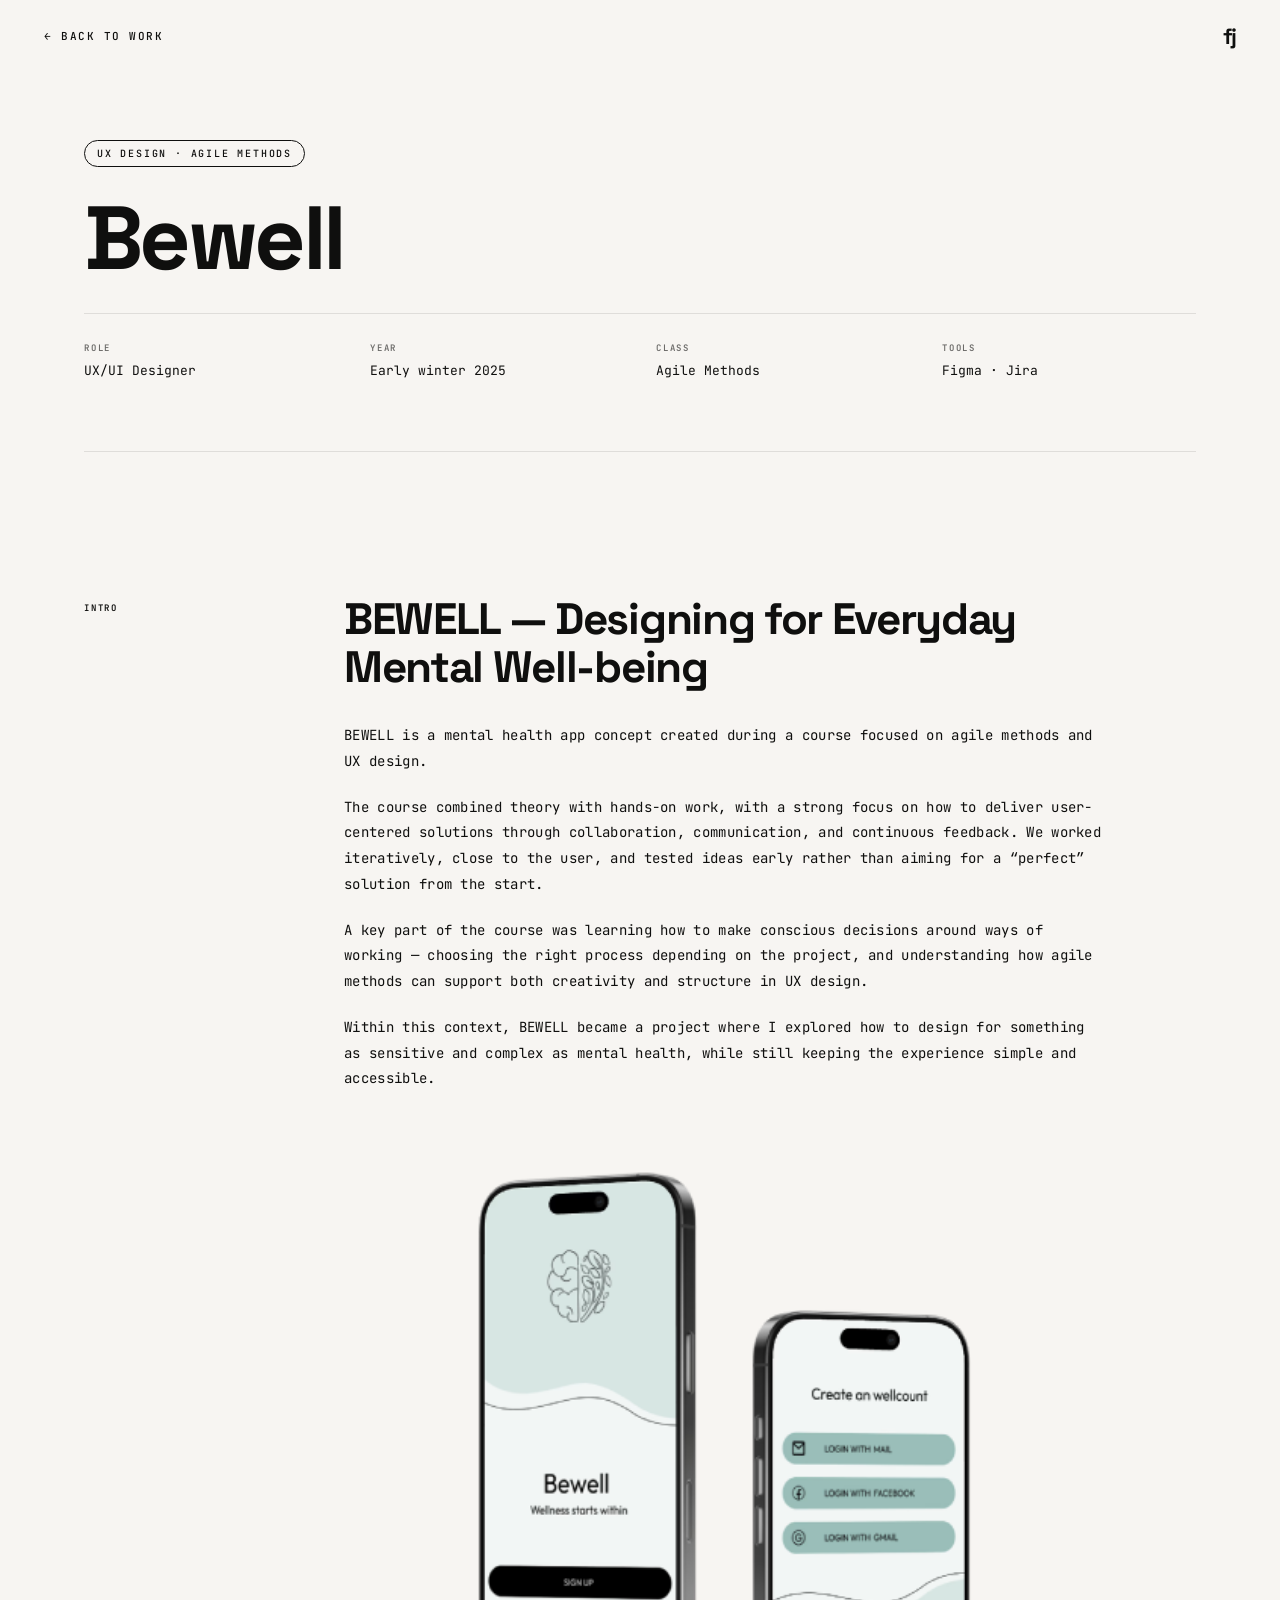
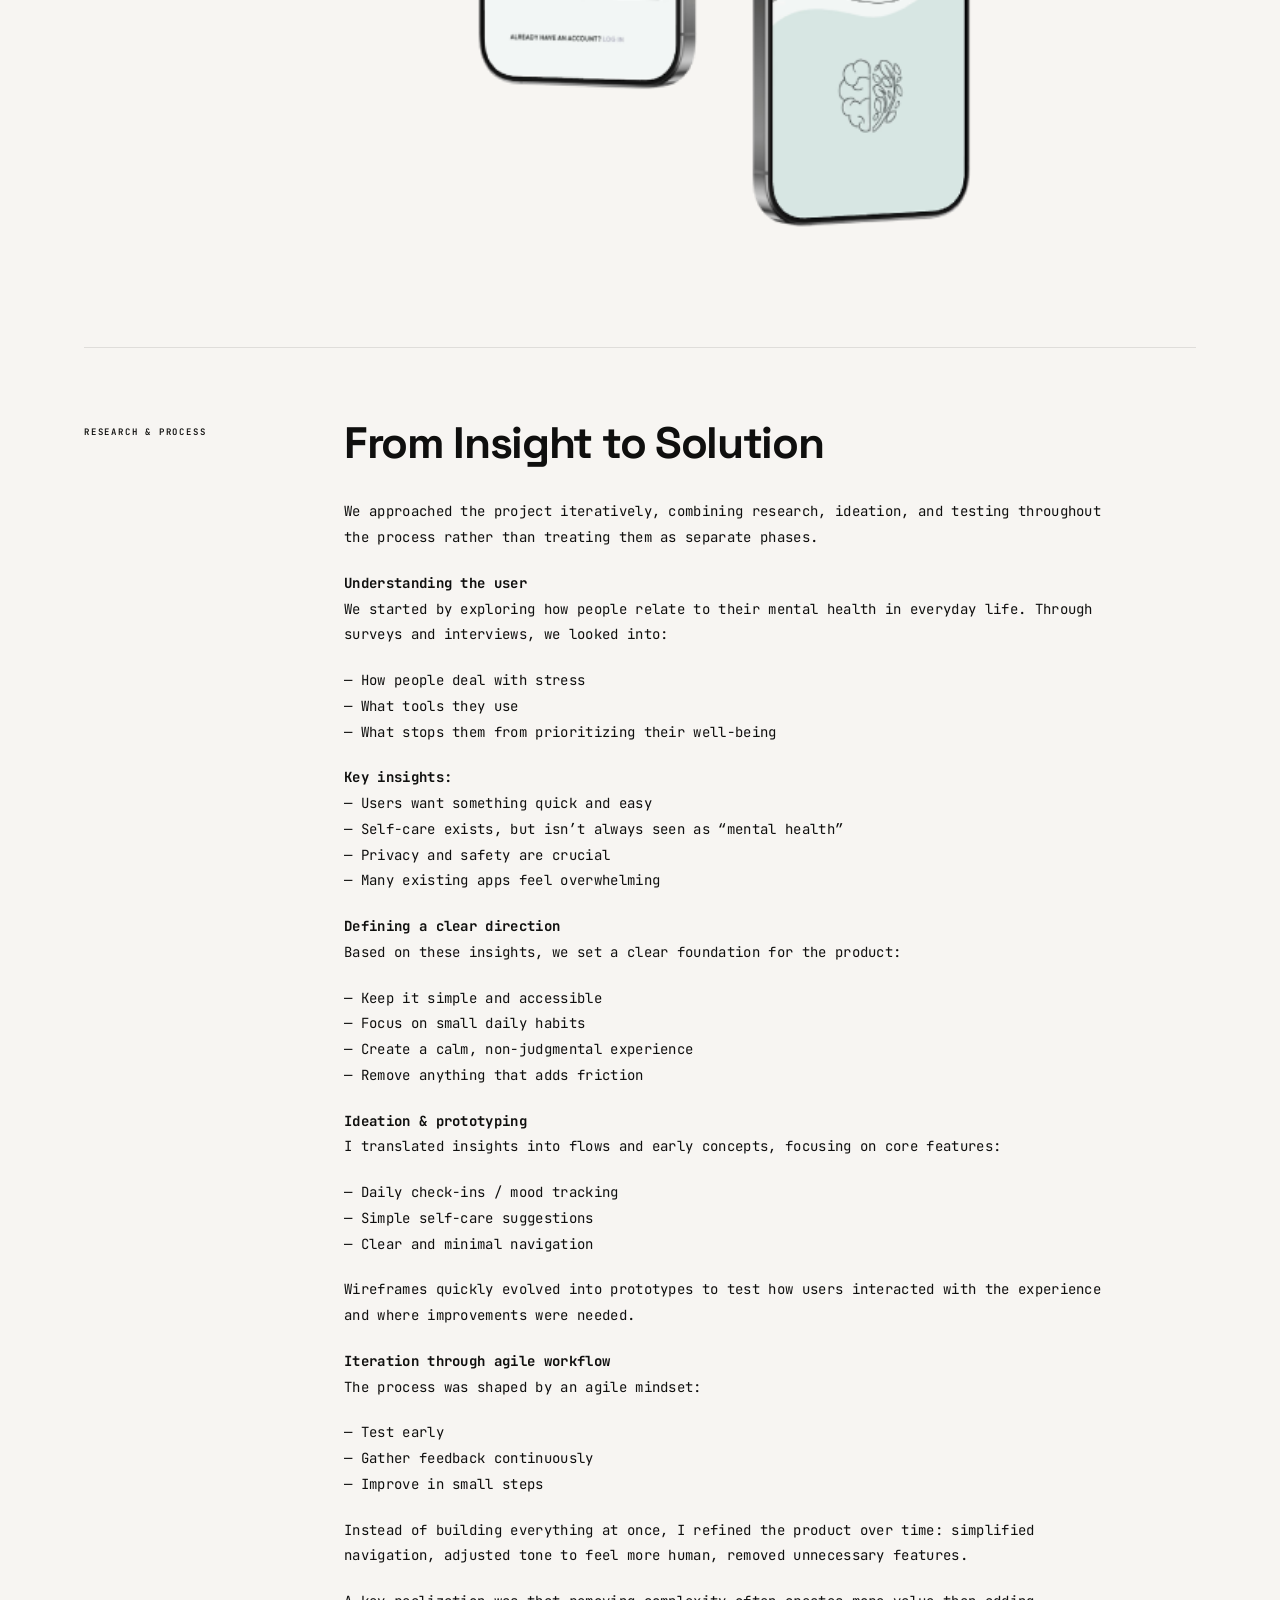
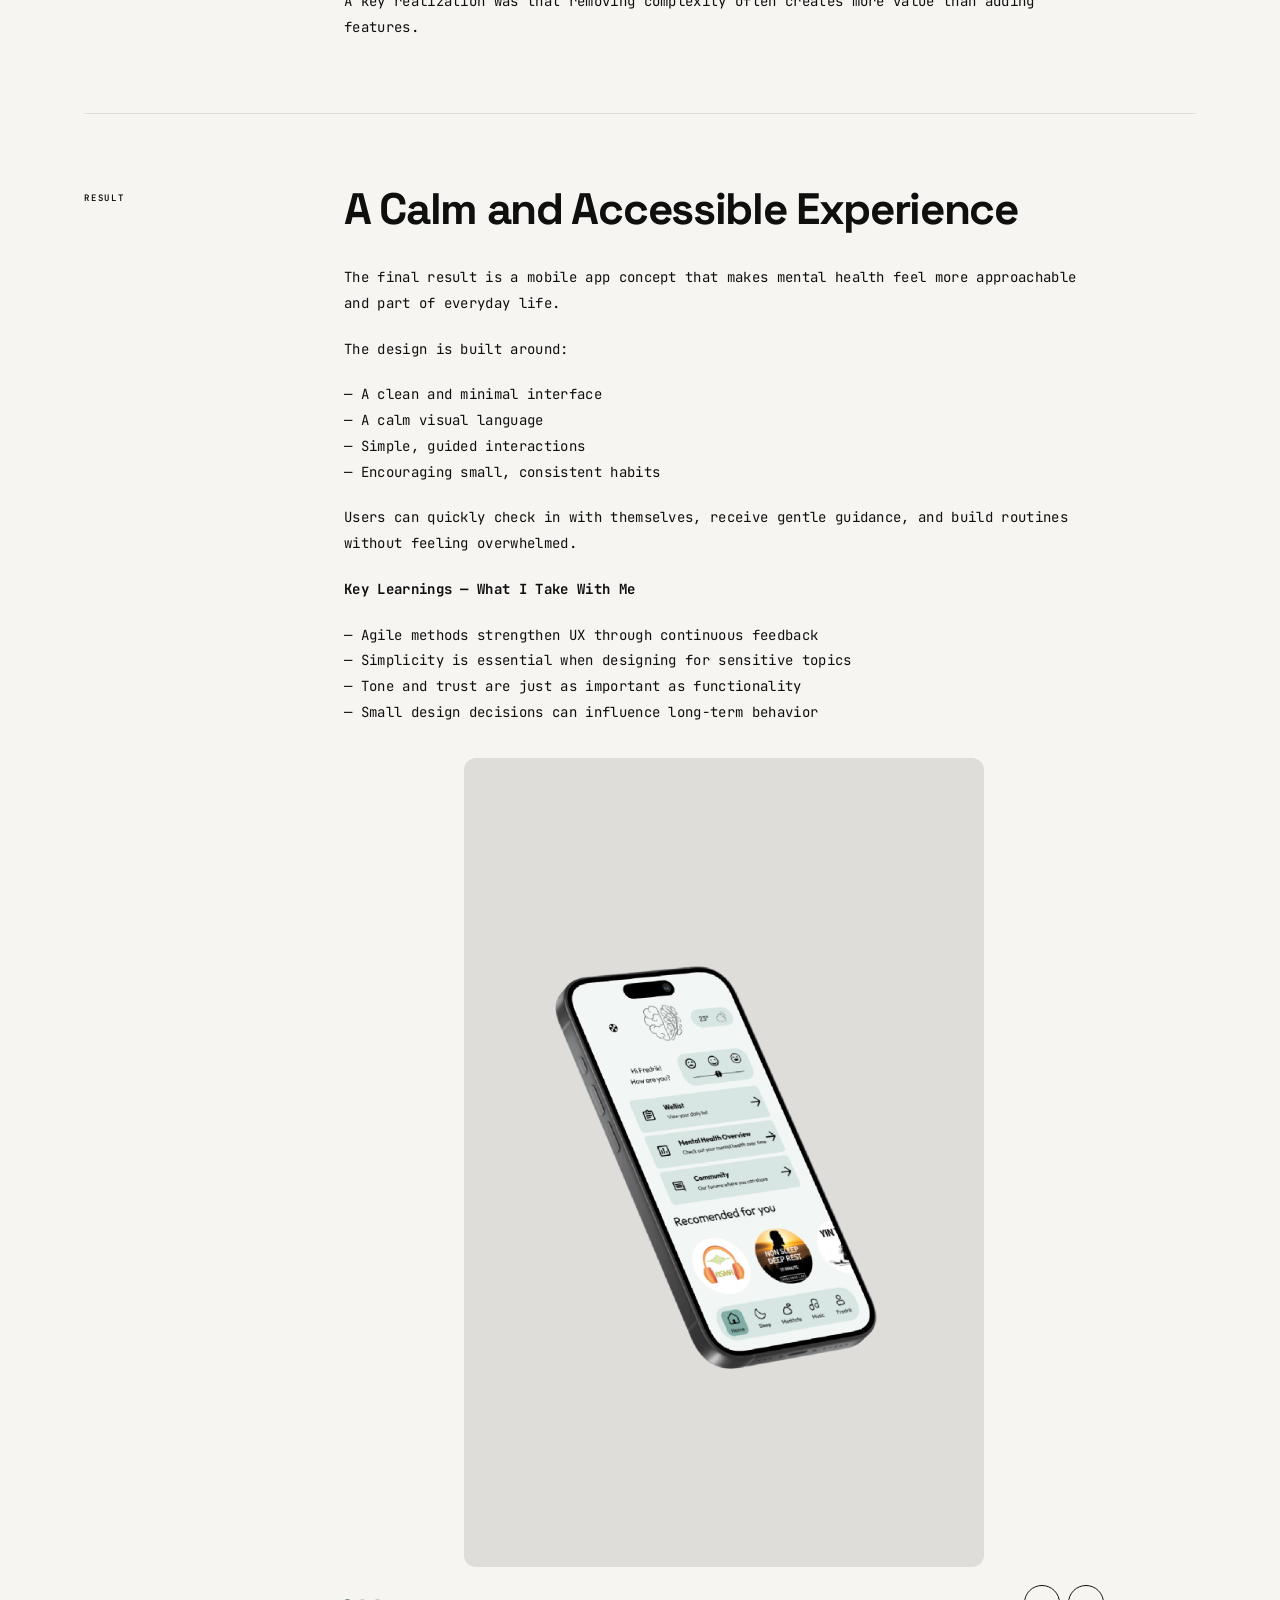
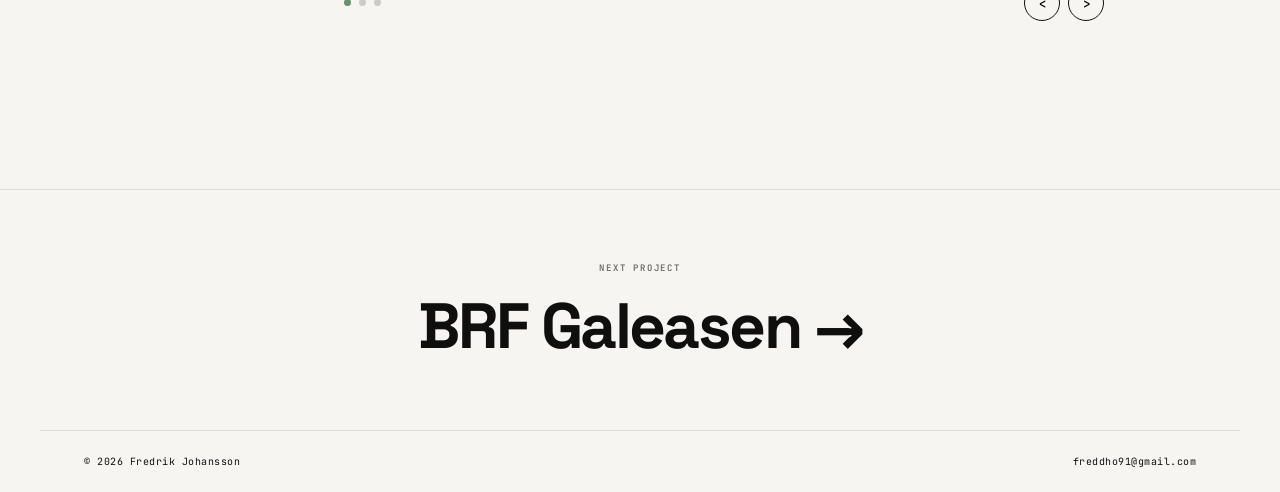
==== commit 2ec03ad3: "Update film project titles for consistency and improve carousel aspect ratio in Bewell project" ====
--- a/portfolio/projects/bewell/index.html
+++ b/portfolio/projects/bewell/index.html
@@ -97,7 +97,7 @@
           <p>&mdash; Agile methods strengthen UX through continuous feedback<br>&mdash; Simplicity is essential when designing for sensitive topics<br>&mdash; Tone and trust are just as important as functionality<br>&mdash; Small design decisions can influence long-term behavior</p>
 
           <div class="carousel" id="carousel">
-            <div class="carousel-track" style="aspect-ratio:9/16;max-width:360px;margin:0 auto;background:var(--border)">
+            <div class="carousel-track" style="aspect-ratio:9/14;max-width:520px;margin:0 auto;background:var(--border)">
               <div class="carousel-slides" id="carouselSlides">
                 <div class="carousel-slide"><img src="../../img/bewellhome.png" alt="Bewell home screen" style="object-fit:contain"></div>
                 <div class="carousel-slide"><img src="../../img/bewellmusic.png" alt="Bewell music screen" style="object-fit:contain"></div>
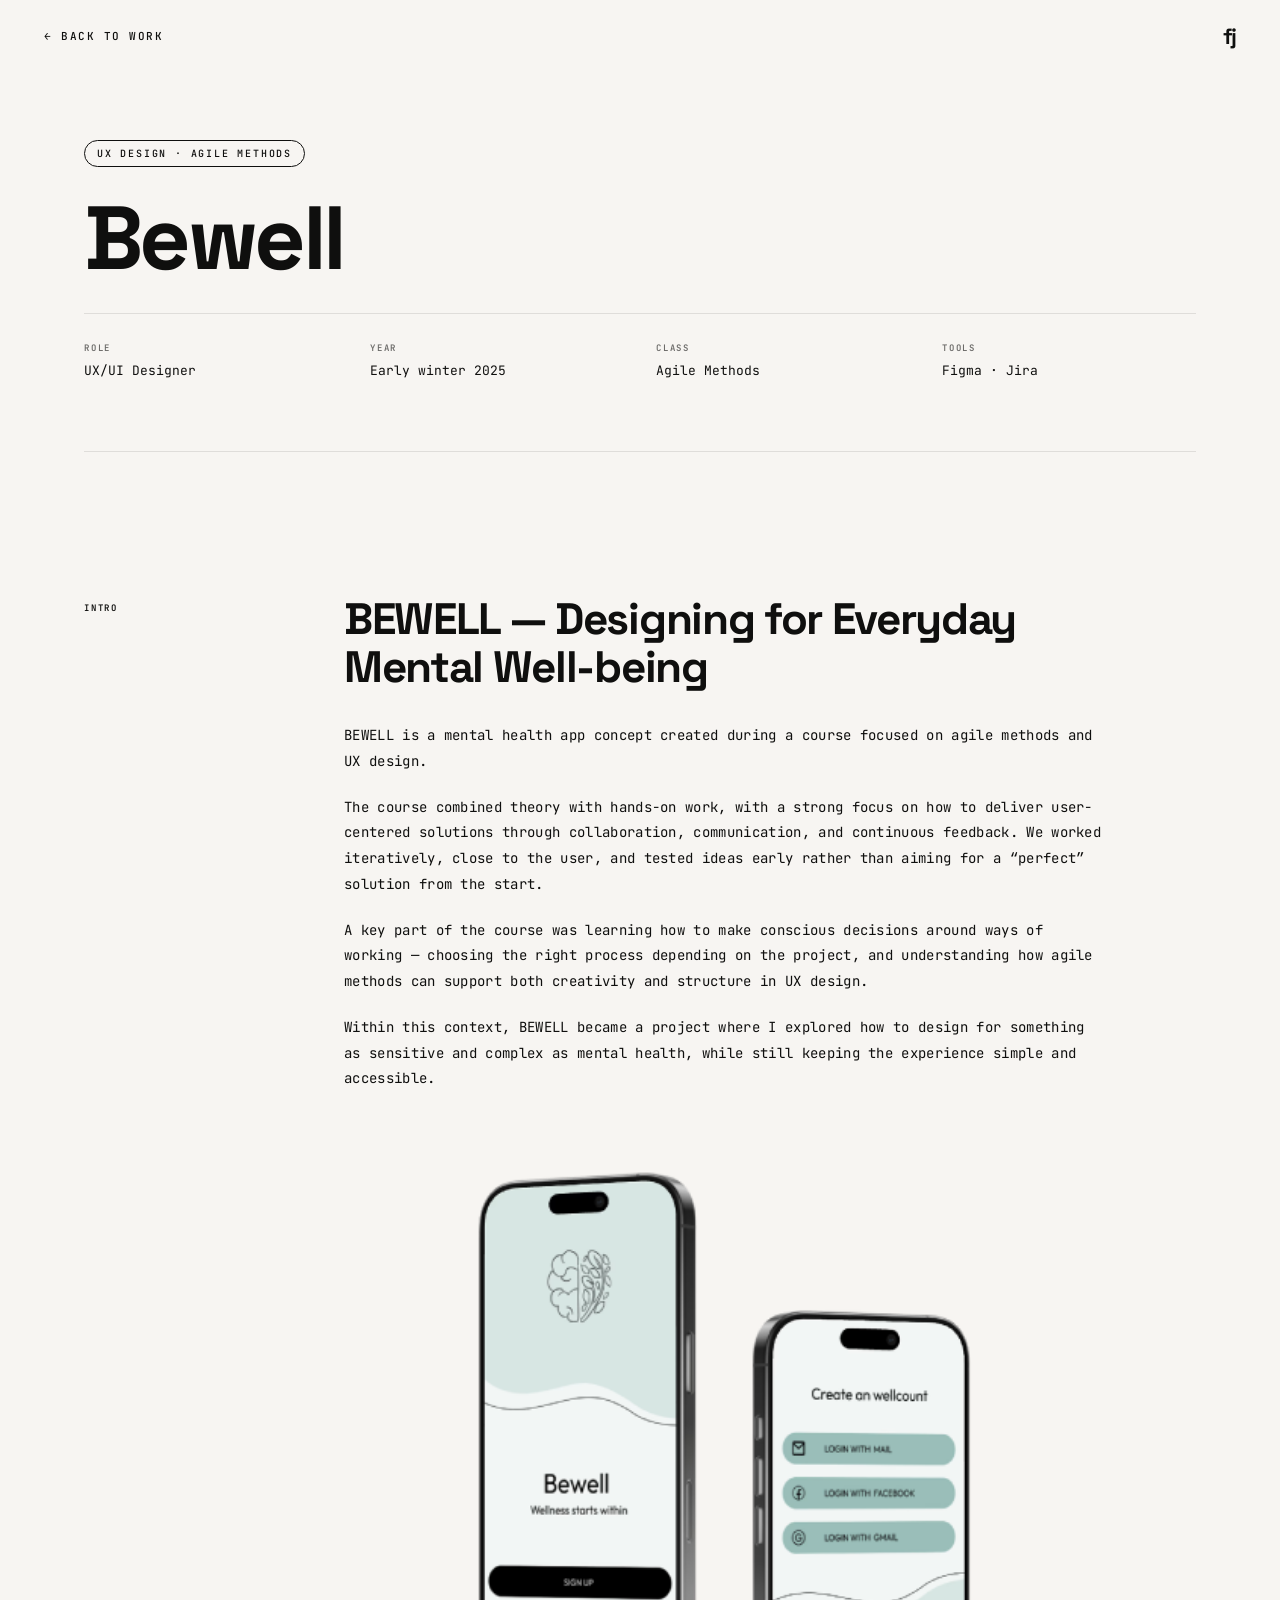
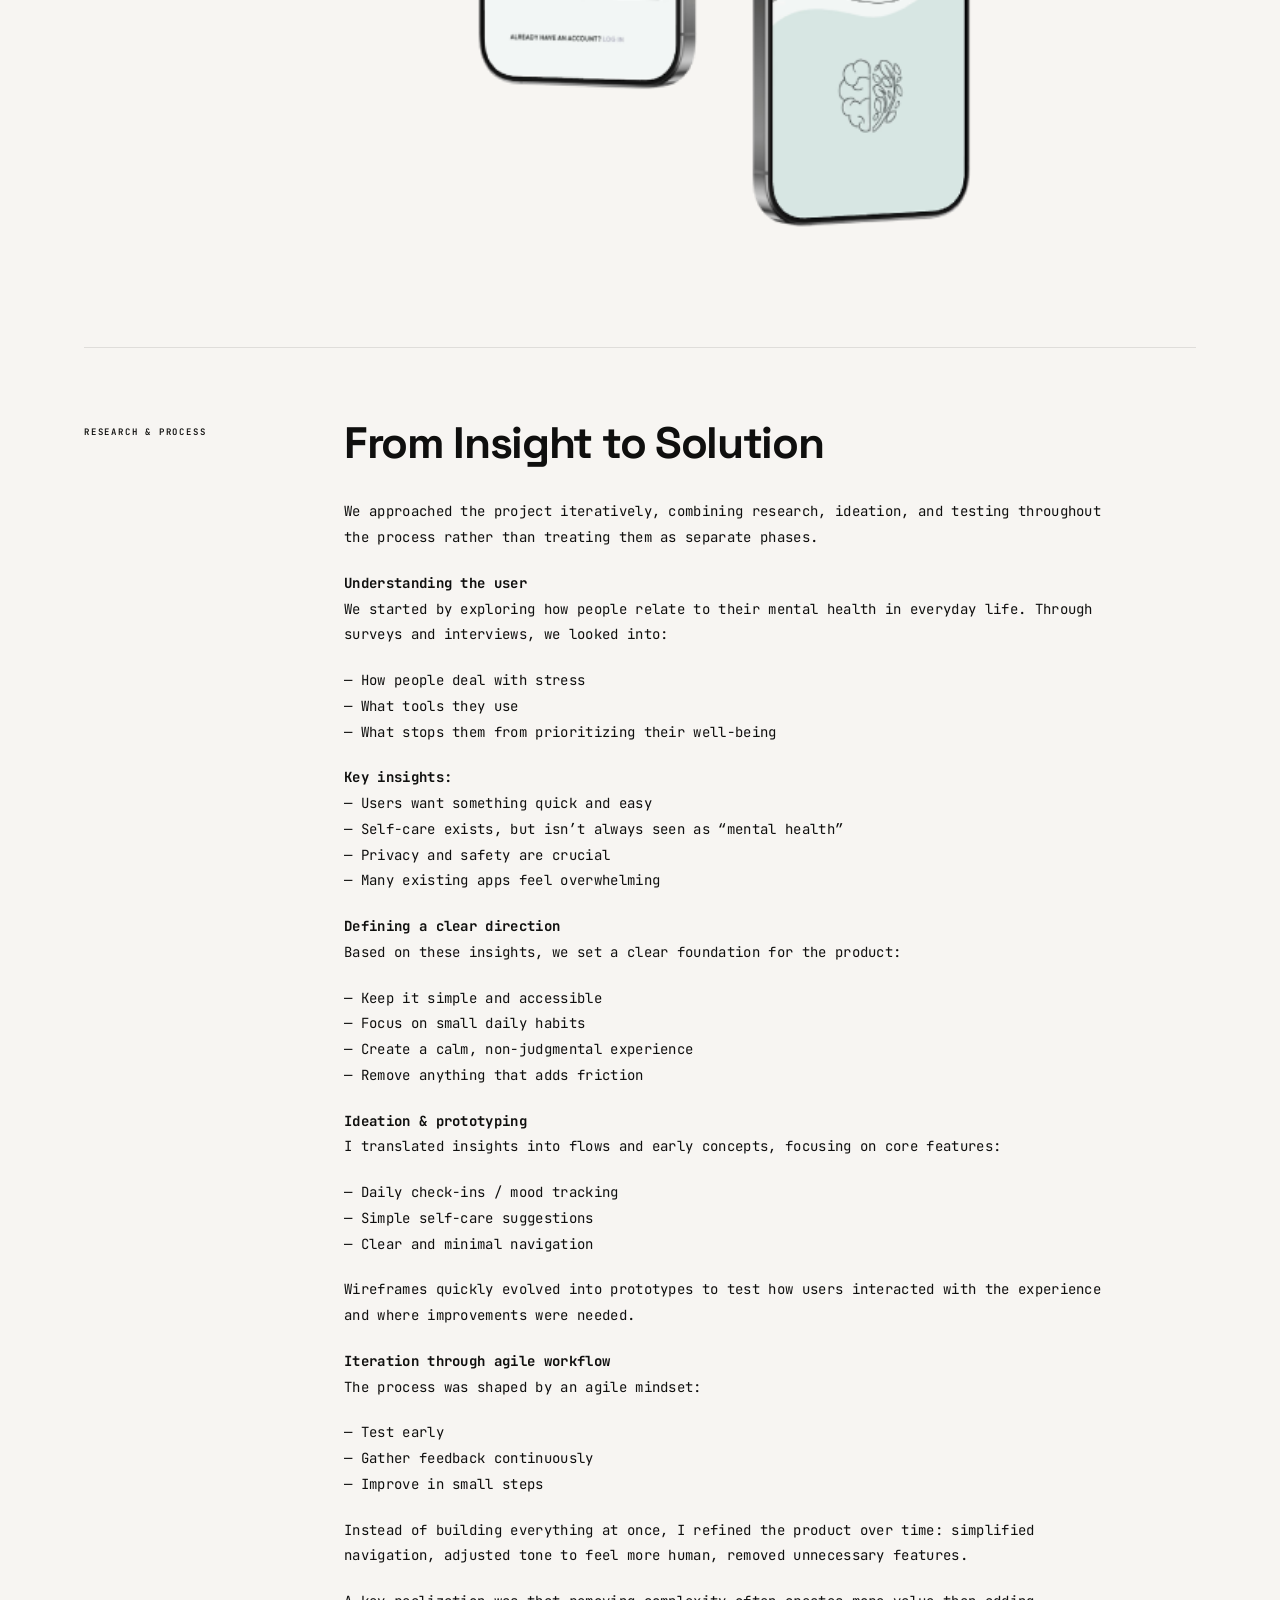
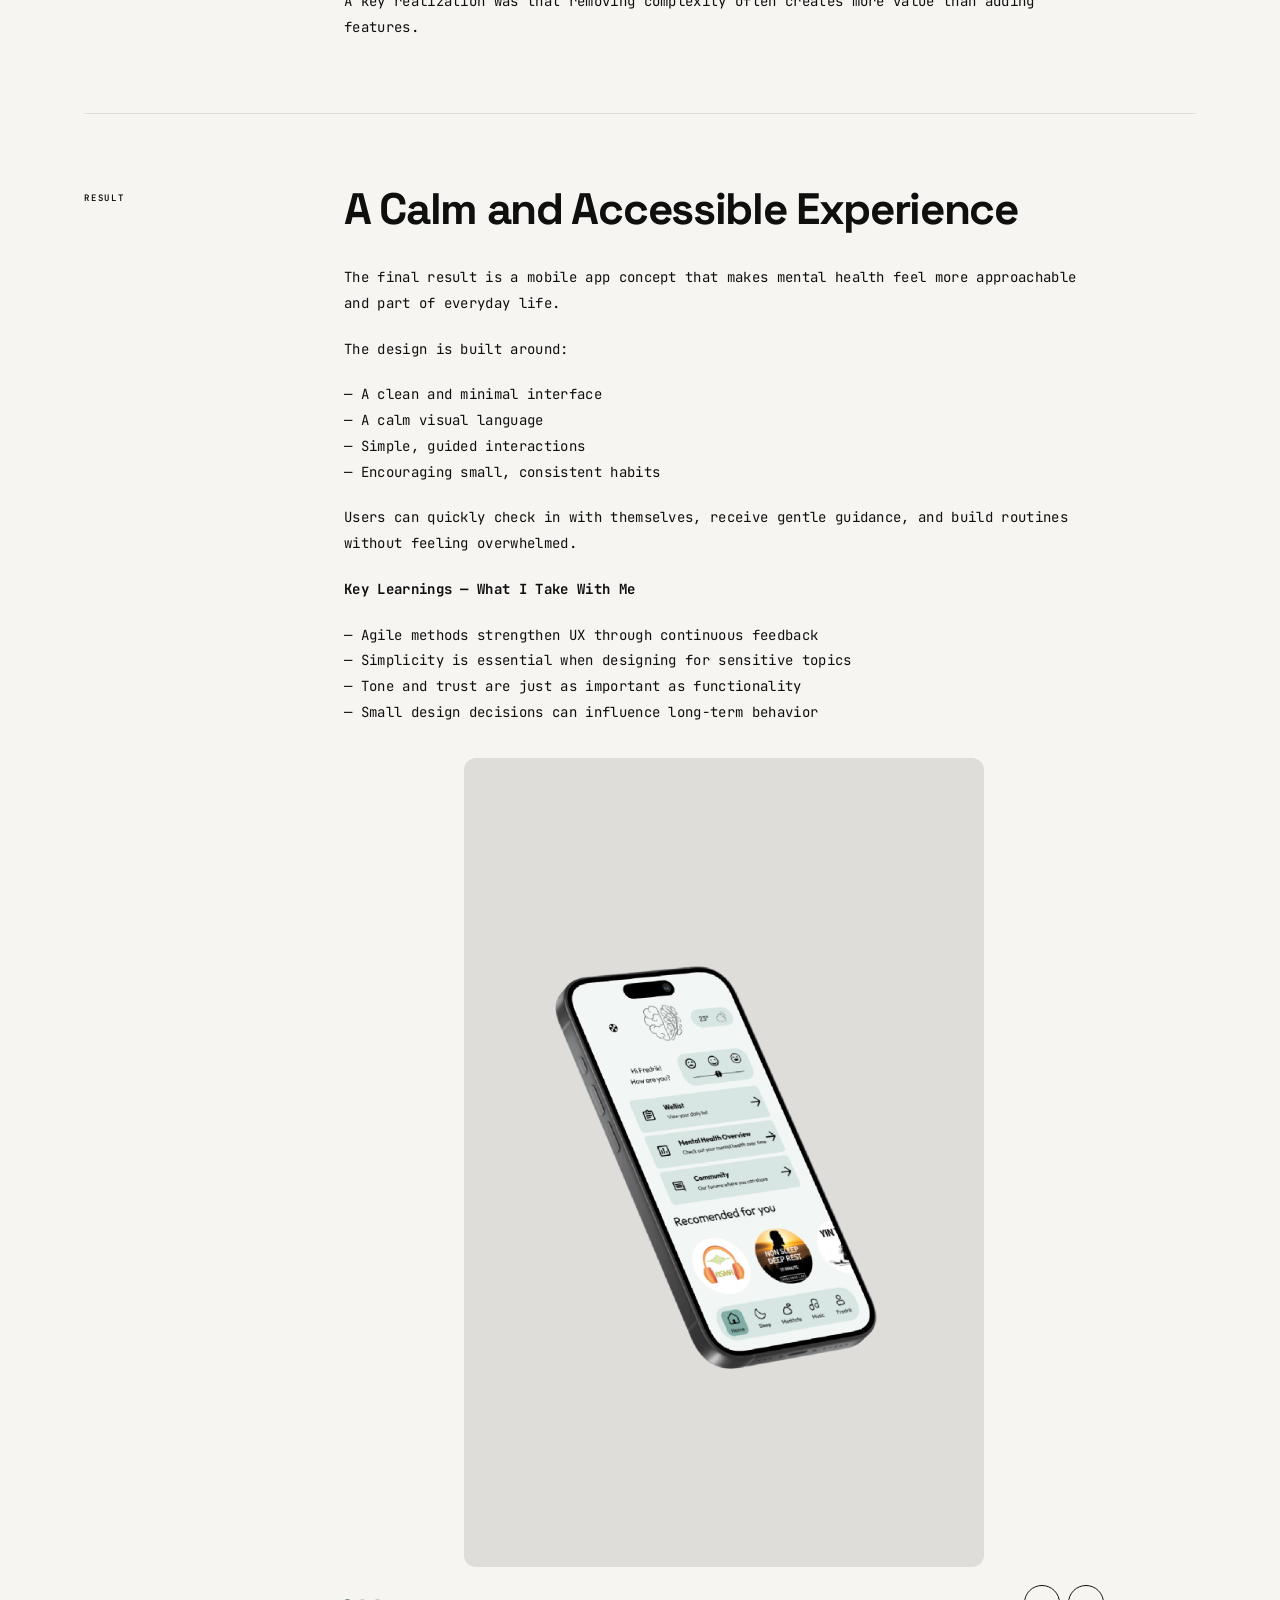
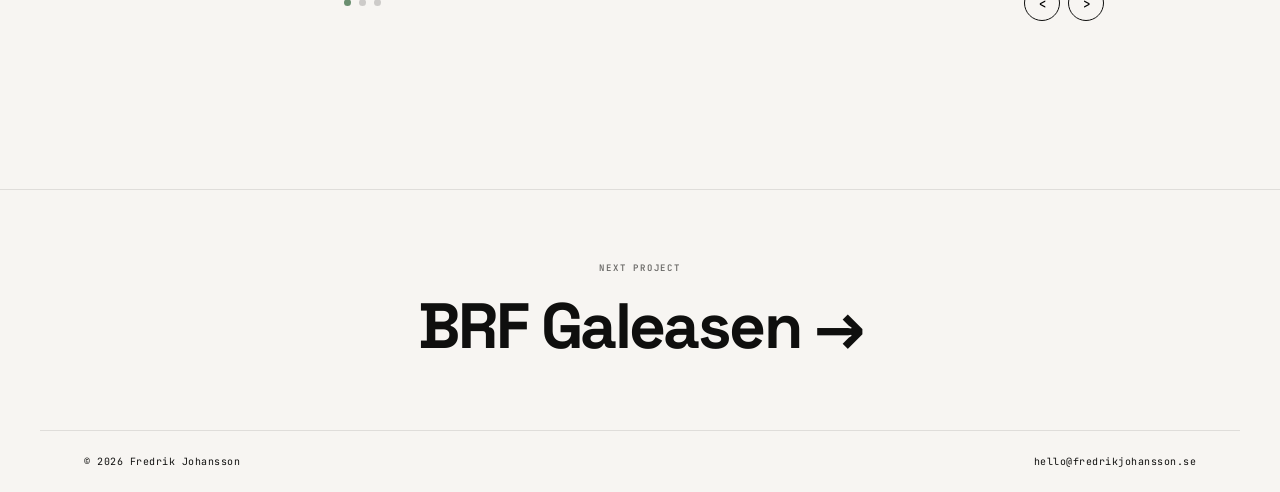
==== commit 9c42e470: "Update email address to new contact for consistency across projects" ====
--- a/portfolio/projects/bewell/index.html
+++ b/portfolio/projects/bewell/index.html
@@ -124,7 +124,7 @@
   </footer>
   <div class="case-footer-bottom">
     <span>&copy; 2026 Fredrik Johansson</span>
-    <span>freddho91@gmail.com</span>
+    <span>hello@fredrikjohansson.se</span>
   </div>
 
   <script src="../../case.js"></script>
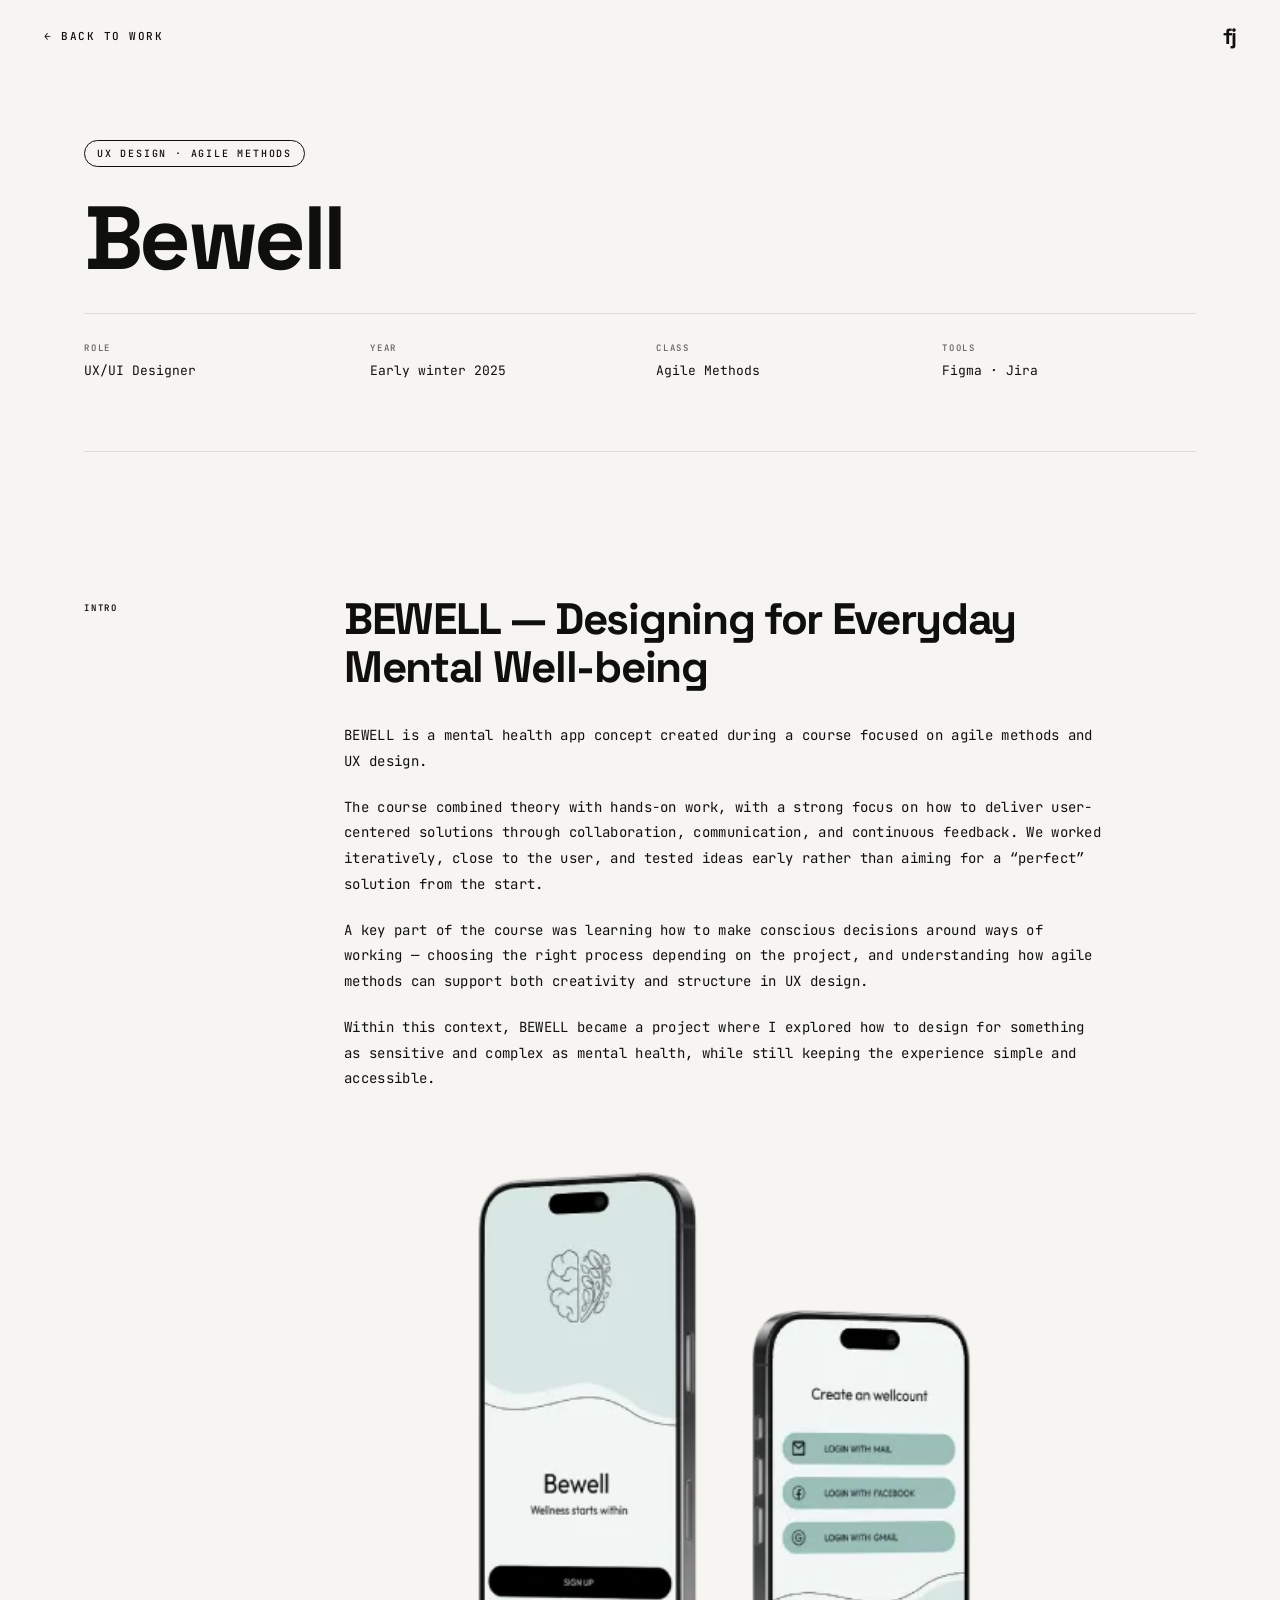
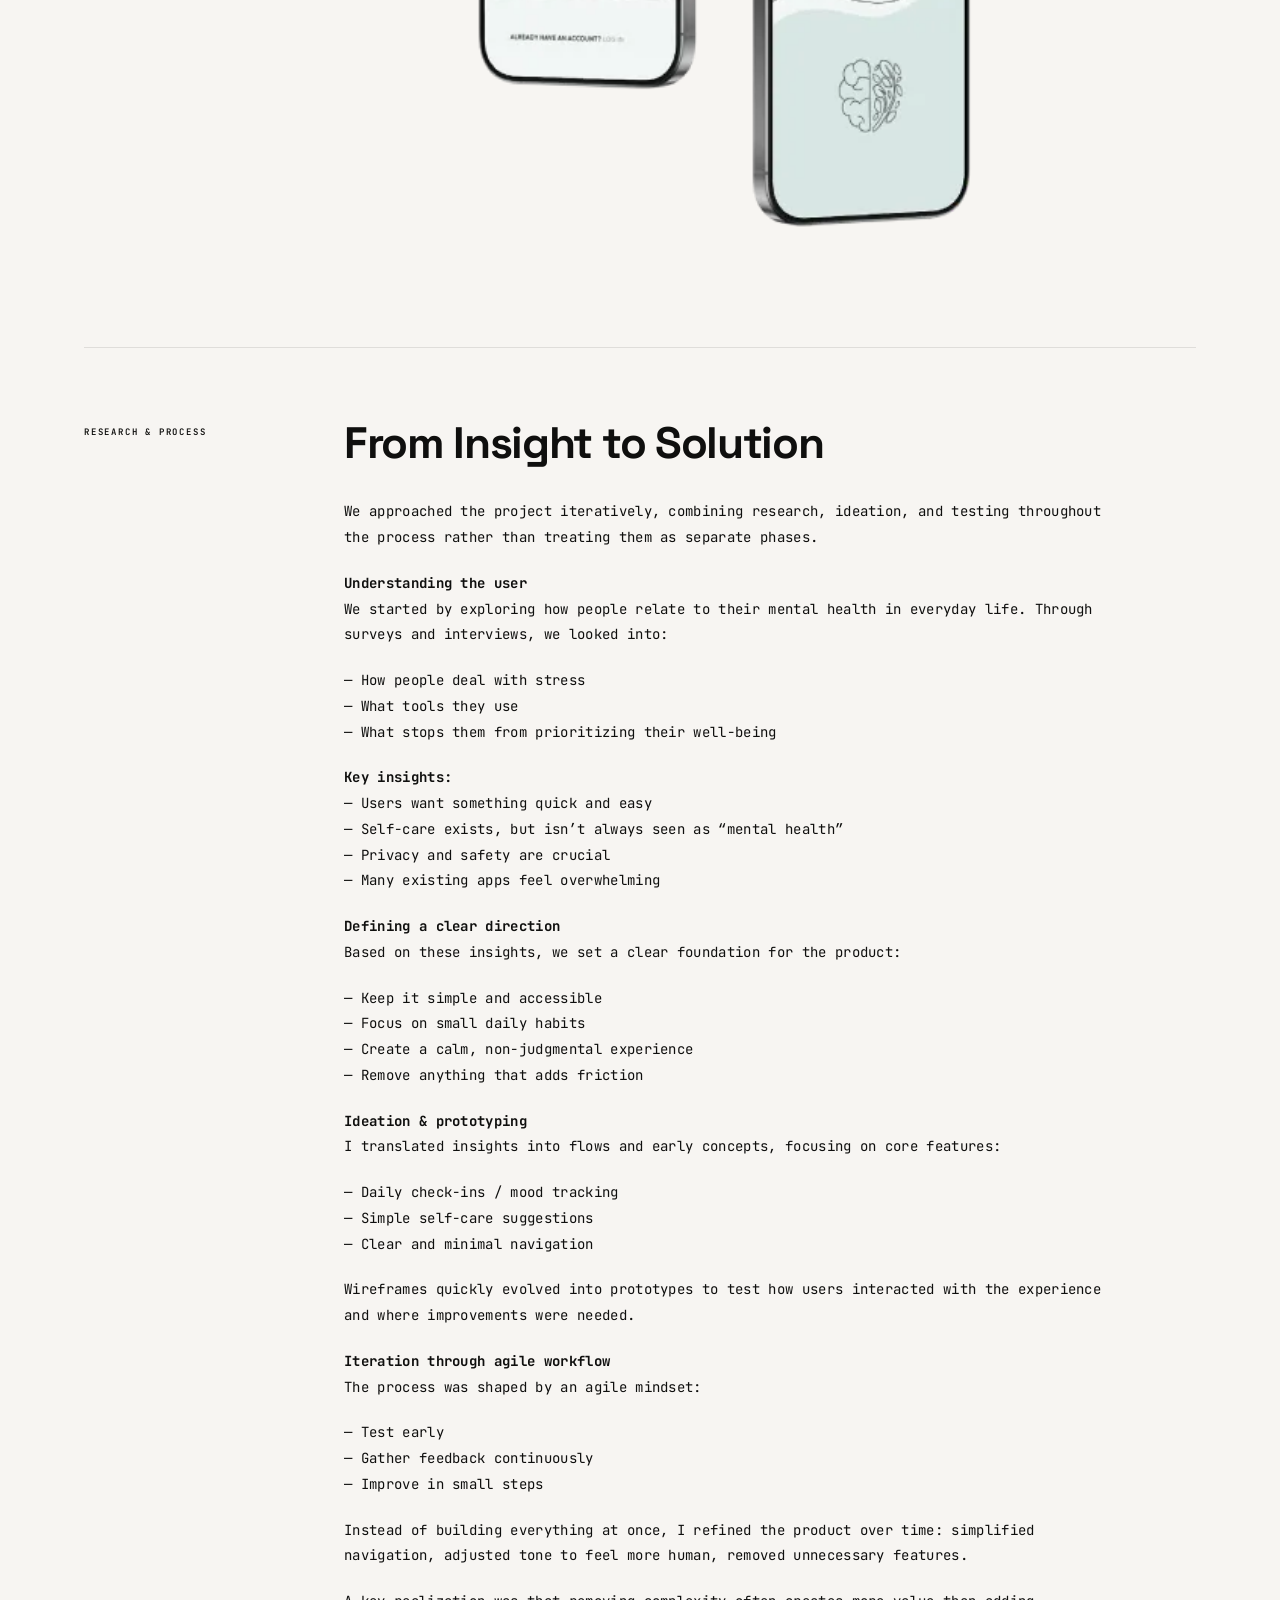
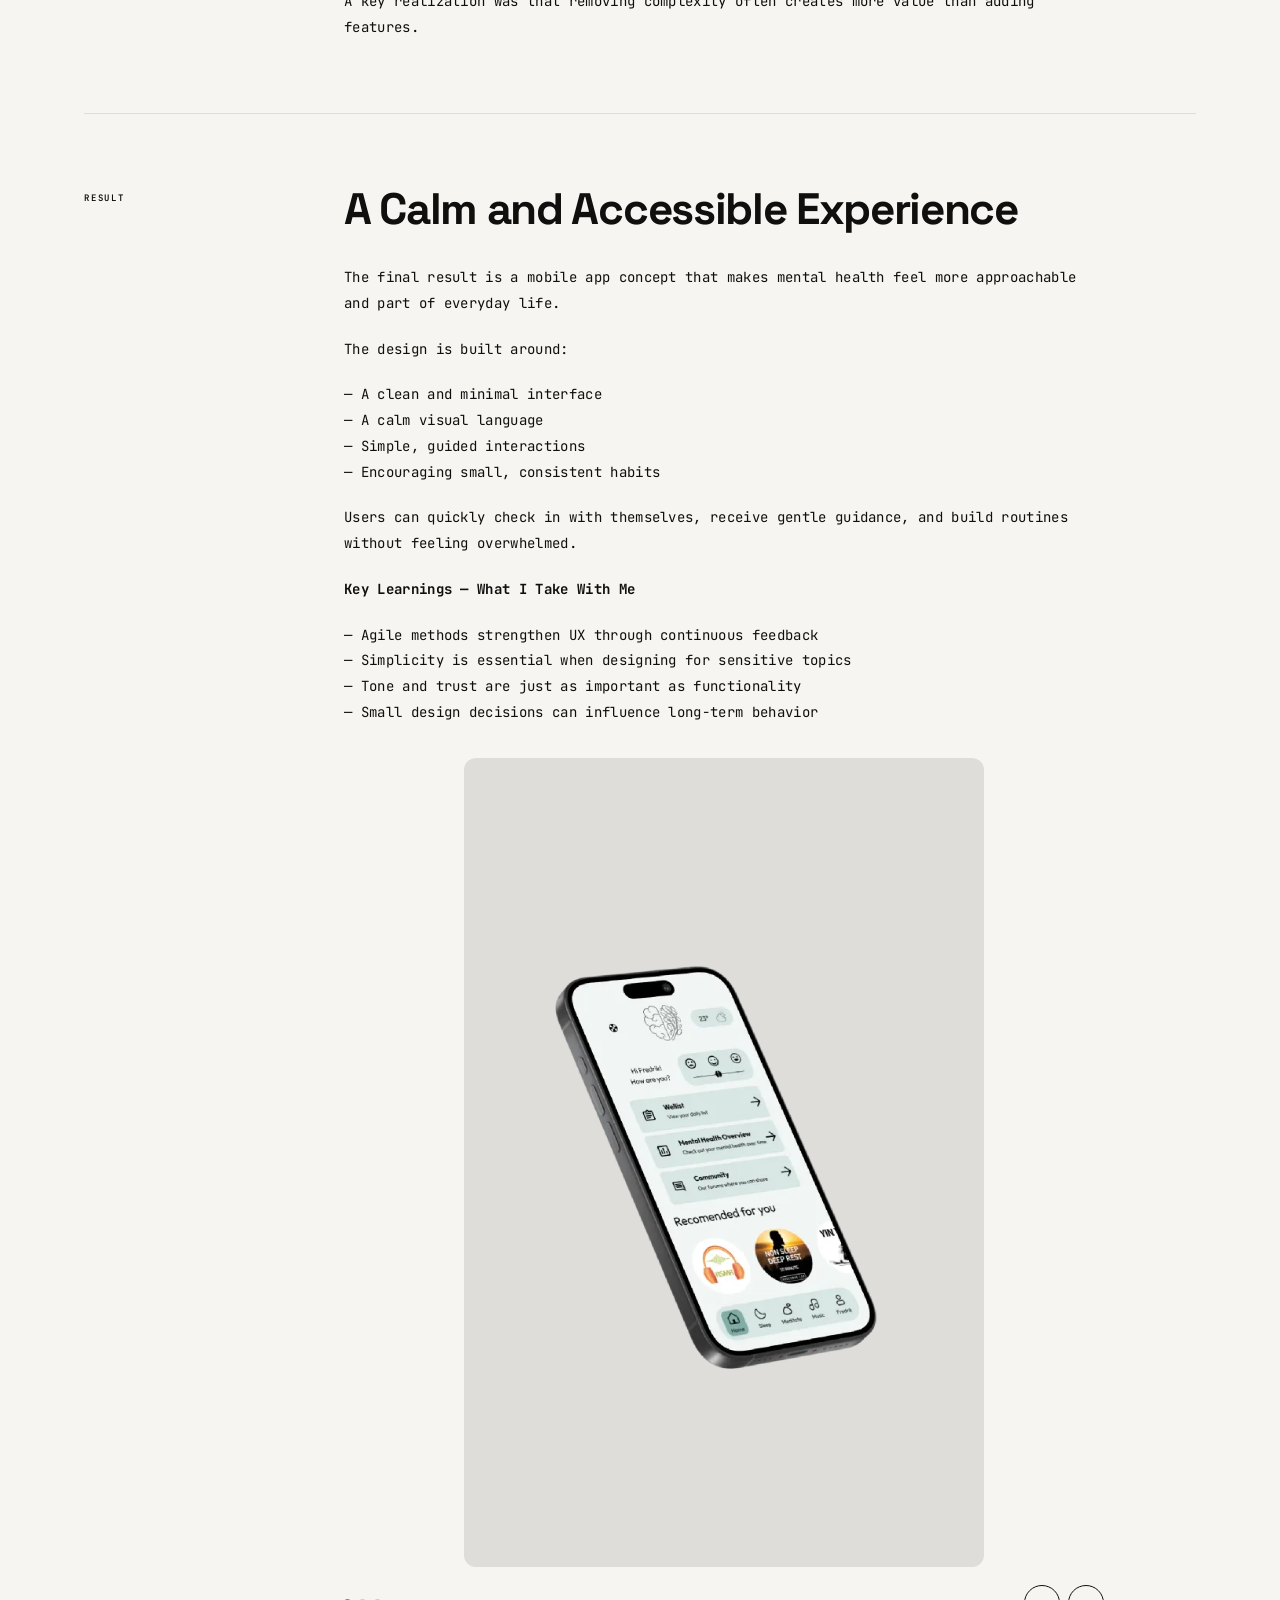
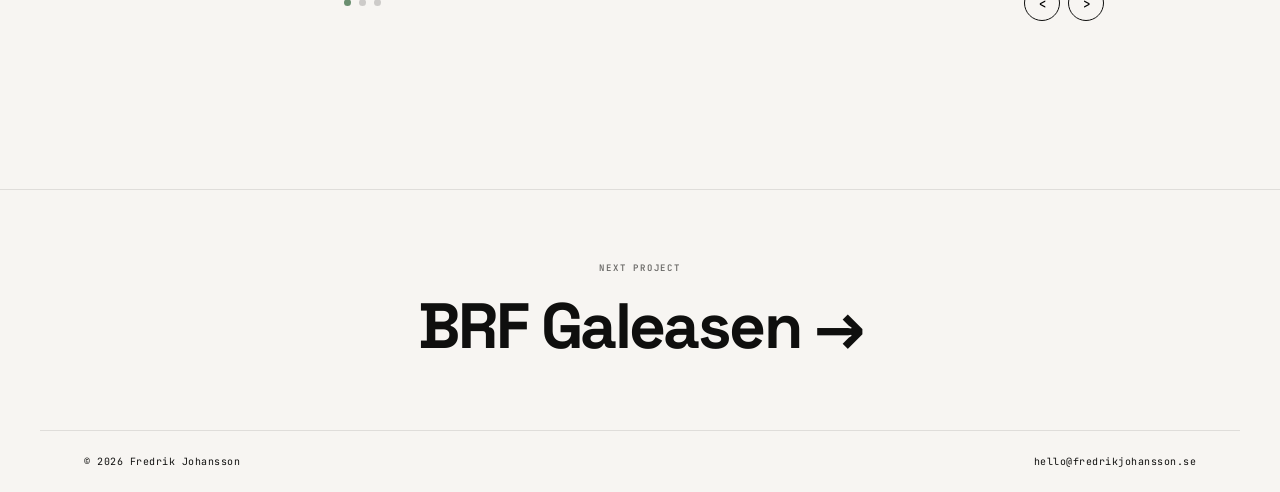
==== commit 4111fe78: "Refactor code structure for improved readability and maintainability" ====
--- a/portfolio/projects/bewell/index.html
+++ b/portfolio/projects/bewell/index.html
@@ -8,7 +8,7 @@
   <meta property="og:title" content="Bewell — Fredrik Johansson">
   <meta property="og:description" content="UX design case study for Bewell — a mental health app concept.">
   <meta property="og:type" content="website">
-  <meta property="og:image" content="../../img/fredriksocial.png">
+  <meta property="og:image" content="../../img/shared/fredriksocial.webp">
   <link rel="icon" type="image/svg+xml" href="../../favicon.svg">
   <link rel="preconnect" href="https://fonts.googleapis.com">
   <link rel="preconnect" href="https://fonts.gstatic.com" crossorigin>
@@ -49,7 +49,7 @@
           <p>The course combined theory with hands-on work, with a strong focus on how to deliver user-centered solutions through collaboration, communication, and continuous feedback. We worked iteratively, close to the user, and tested ideas early rather than aiming for a &ldquo;perfect&rdquo; solution from the start.</p>
           <p>A key part of the course was learning how to make conscious decisions around ways of working &mdash; choosing the right process depending on the project, and understanding how agile methods can support both creativity and structure in UX design.</p>
           <p>Within this context, BEWELL became a project where I explored how to design for something as sensitive and complex as mental health, while still keeping the experience simple and accessible.</p>
-          <img src="../../img/Bewelllogin.png" alt="Bewell login screen" loading="lazy" style="margin-top:32px;border-radius:12px;width:100%">
+          <img src="../../img/bewell/Bewelllogin.webp" alt="Bewell login screen" loading="lazy" style="margin-top:32px;border-radius:12px;width:100%">
         </div>
       </div>
     </section>
@@ -99,9 +99,9 @@
           <div class="carousel" id="carousel">
             <div class="carousel-track" style="aspect-ratio:9/14;max-width:520px;margin:0 auto;background:var(--border)">
               <div class="carousel-slides" id="carouselSlides">
-                <div class="carousel-slide"><img src="../../img/bewellhome.png" alt="Bewell home screen" style="object-fit:contain"></div>
-                <div class="carousel-slide"><img src="../../img/bewellmusic.png" alt="Bewell music screen" style="object-fit:contain"></div>
-                <div class="carousel-slide"><img src="../../img/bewell_list.png" alt="Bewell list view" style="object-fit:contain"></div>
+                <div class="carousel-slide"><img src="../../img/bewell/bewellhome.webp" alt="Bewell home screen" style="object-fit:contain" loading="lazy"></div>
+                <div class="carousel-slide"><img src="../../img/bewell/bewellmusic.webp" alt="Bewell music screen" style="object-fit:contain" loading="lazy"></div>
+                <div class="carousel-slide"><img src="../../img/bewell/bewell_list.webp" alt="Bewell list view" style="object-fit:contain" loading="lazy"></div>
               </div>
             </div>
             <div class="carousel-controls">
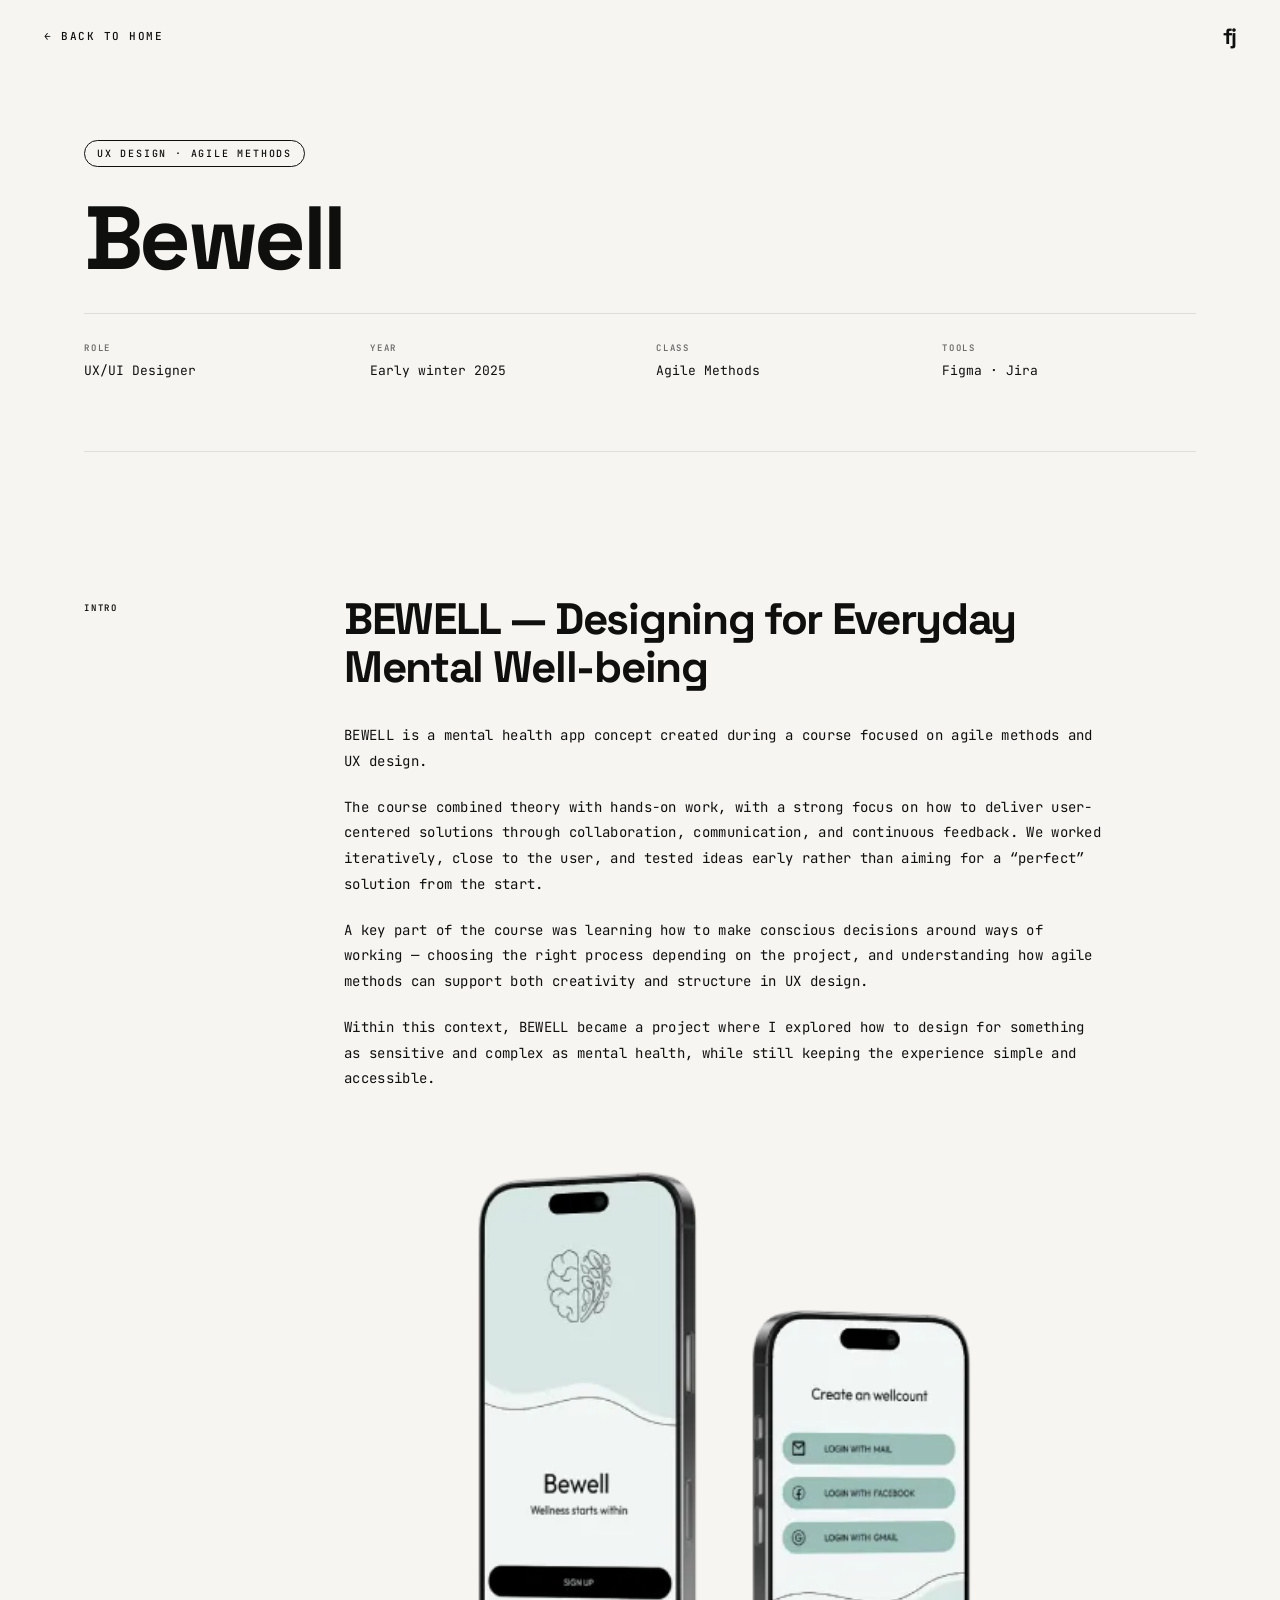
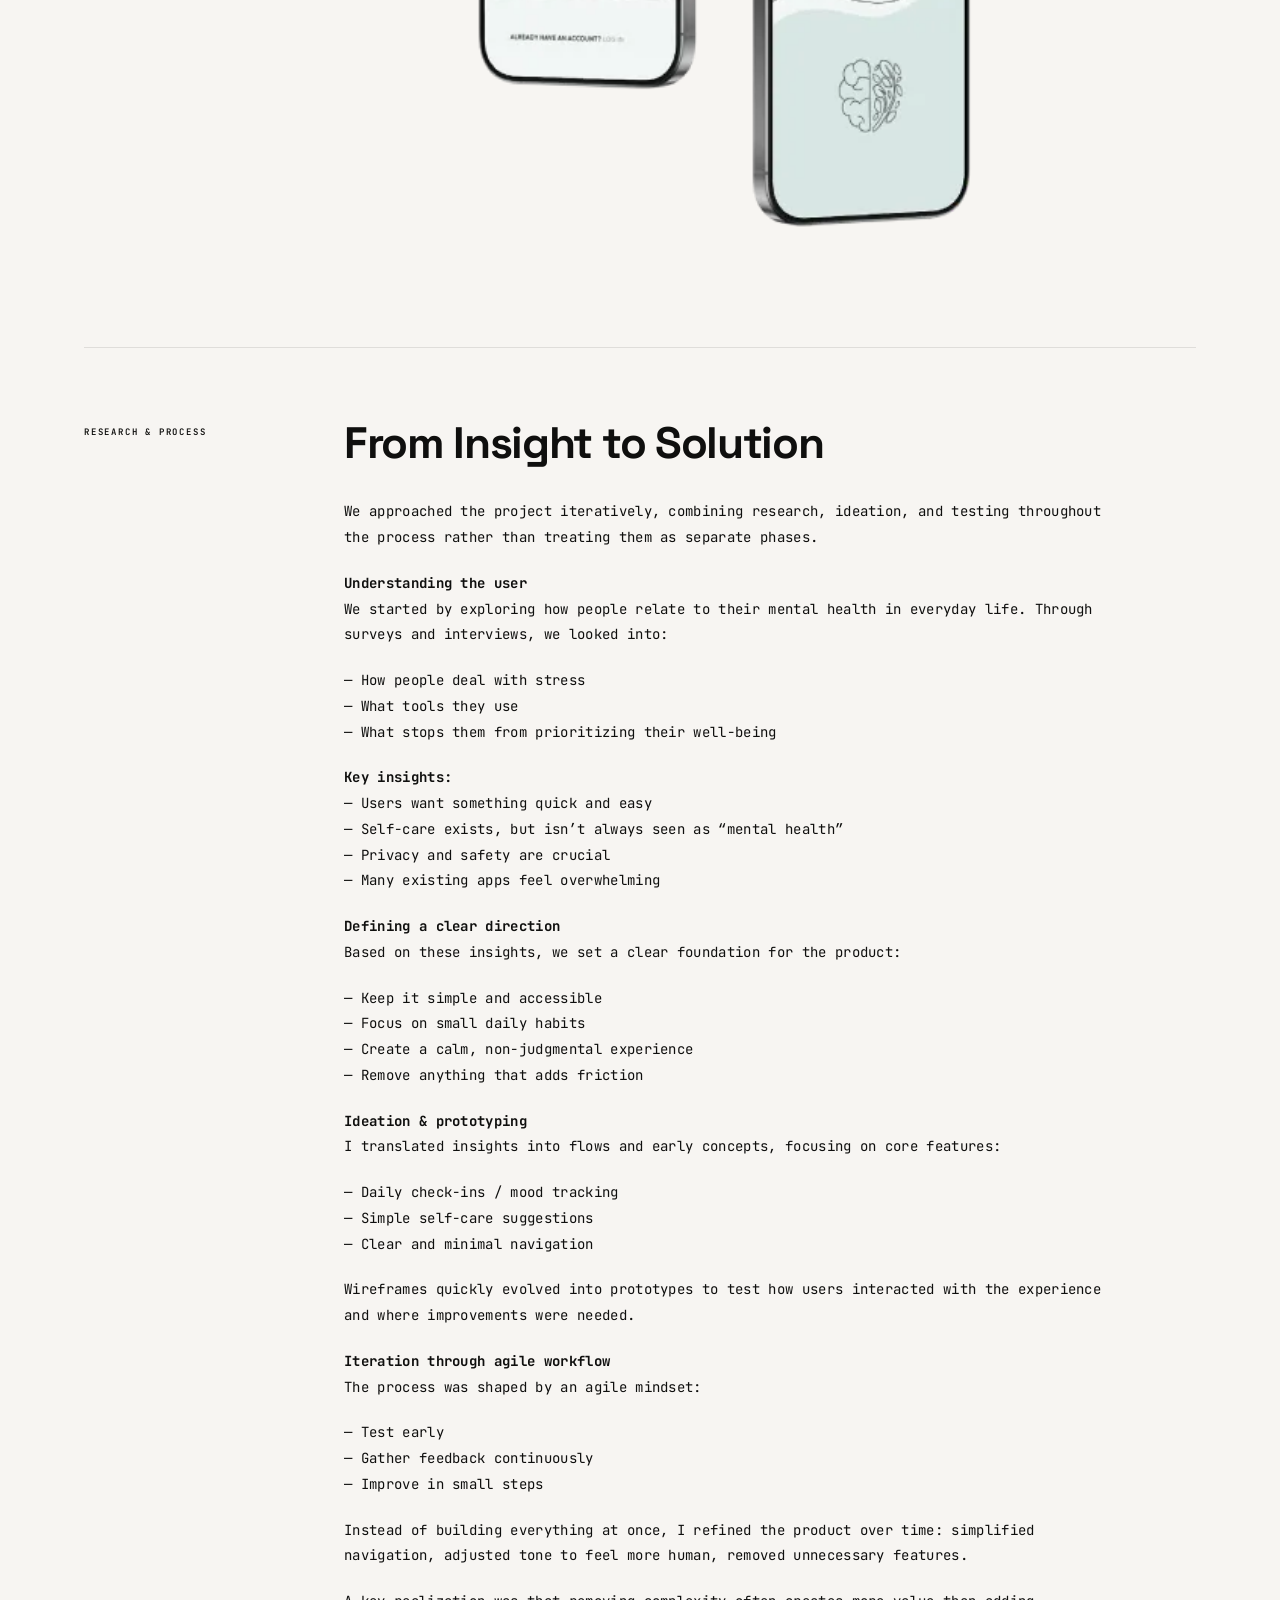
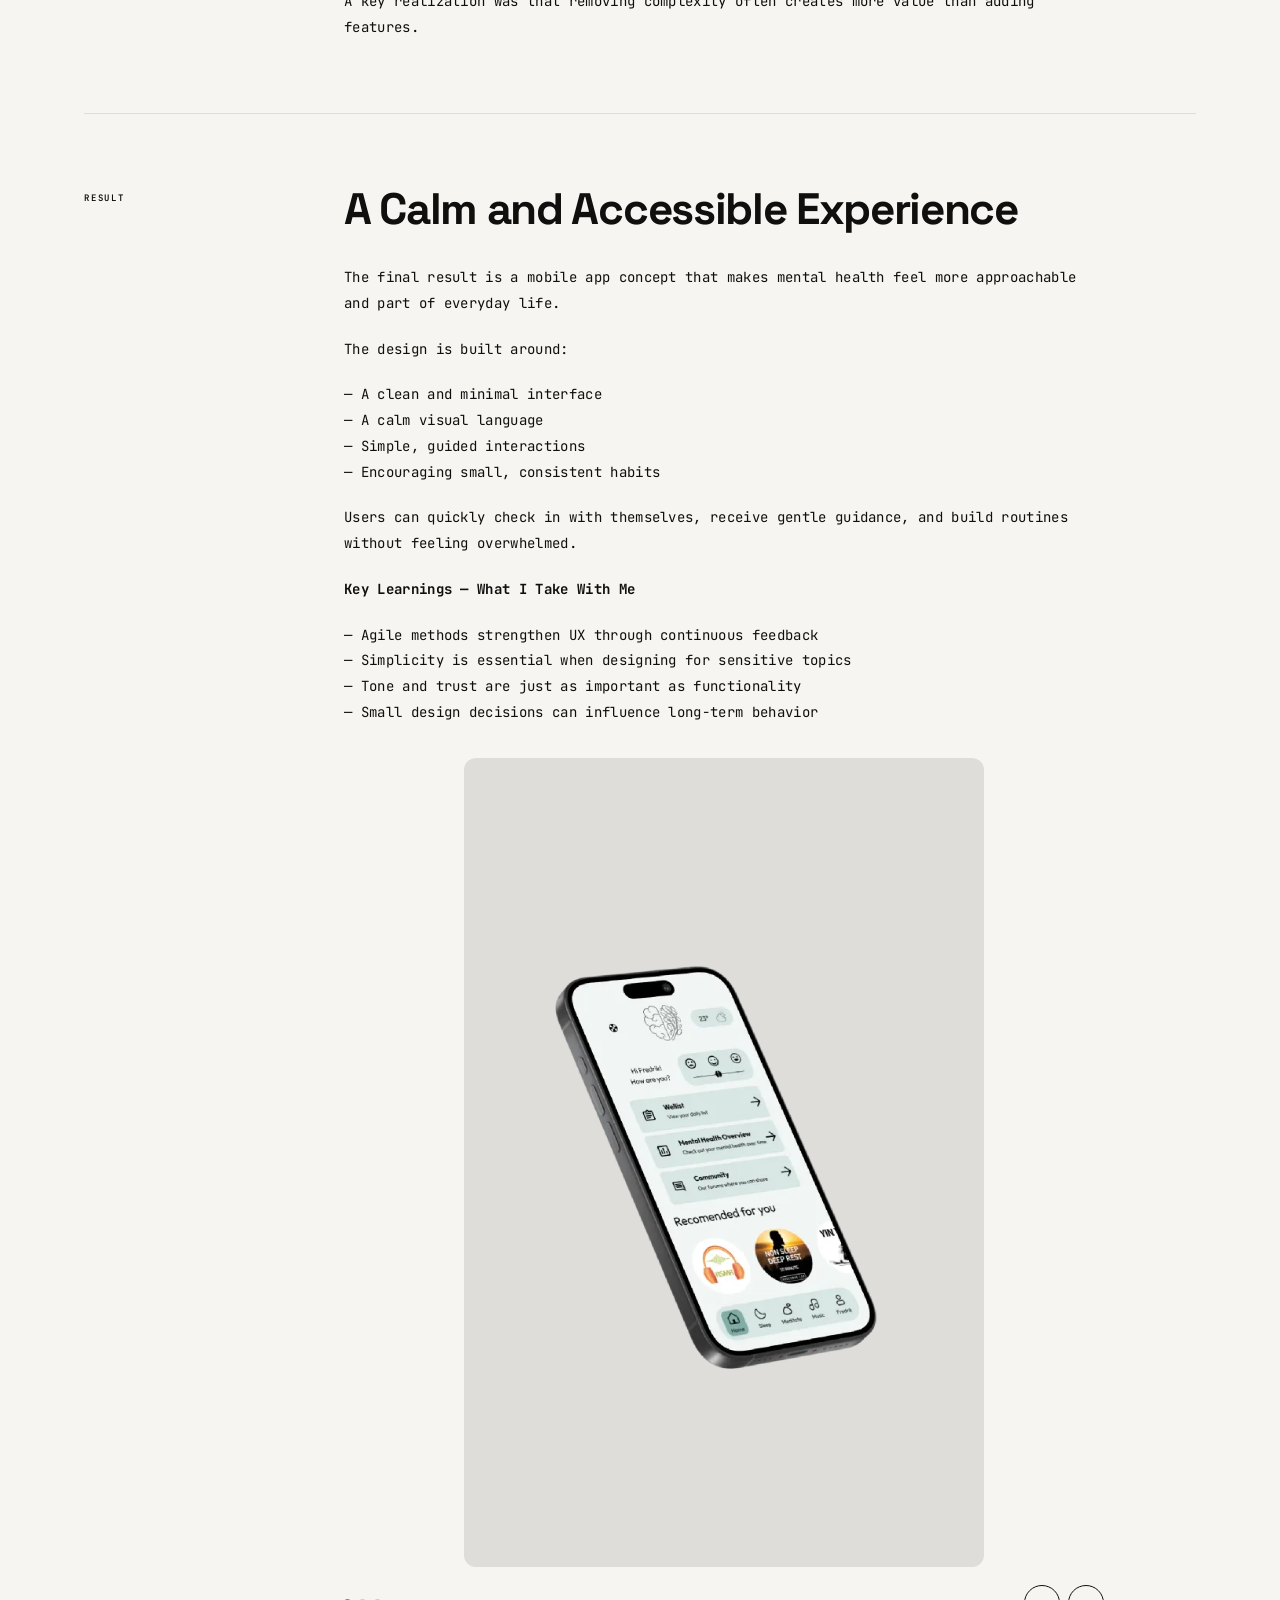
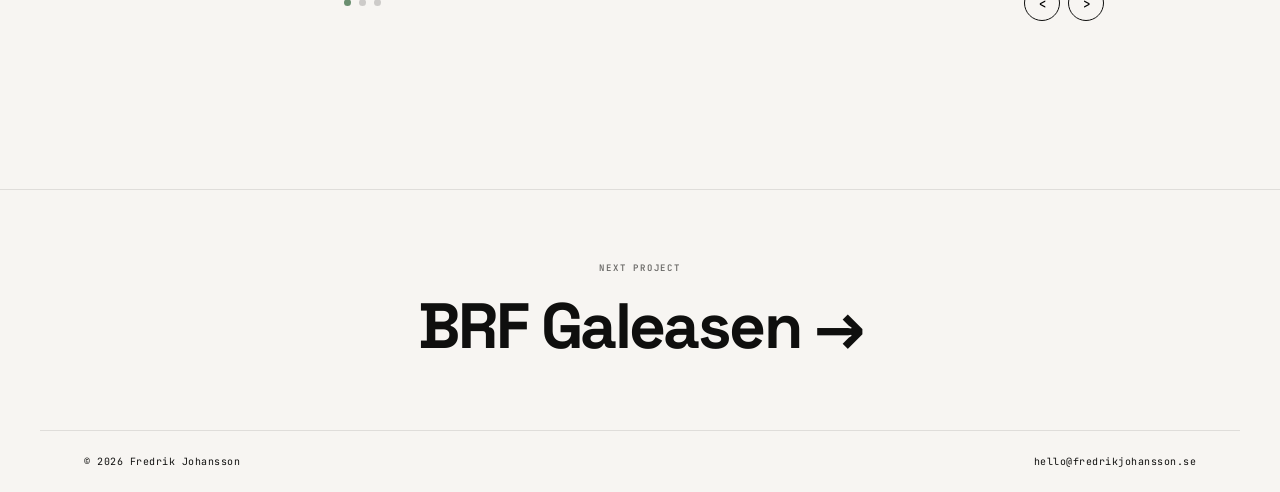
==== commit 46e2a68d: "Refactor page transition handling and update navigation link text for consistency" ====
--- a/portfolio/projects/bewell/index.html
+++ b/portfolio/projects/bewell/index.html
@@ -22,7 +22,7 @@
   <div class="page-transition" id="pageTransition" aria-hidden="true" style="position:fixed;inset:0;background:var(--text);z-index:10000;pointer-events:none;opacity:0;transition:opacity .4s cubic-bezier(.25,.46,.45,.94)"></div>
 
   <div class="case-bar" id="caseBar">
-    <a class="case-back" href="../../index.html">Back to work</a>
+    <a class="case-back" href="../../index.html">Back to home</a>
     <span class="case-wm">fj</span>
   </div>
 
